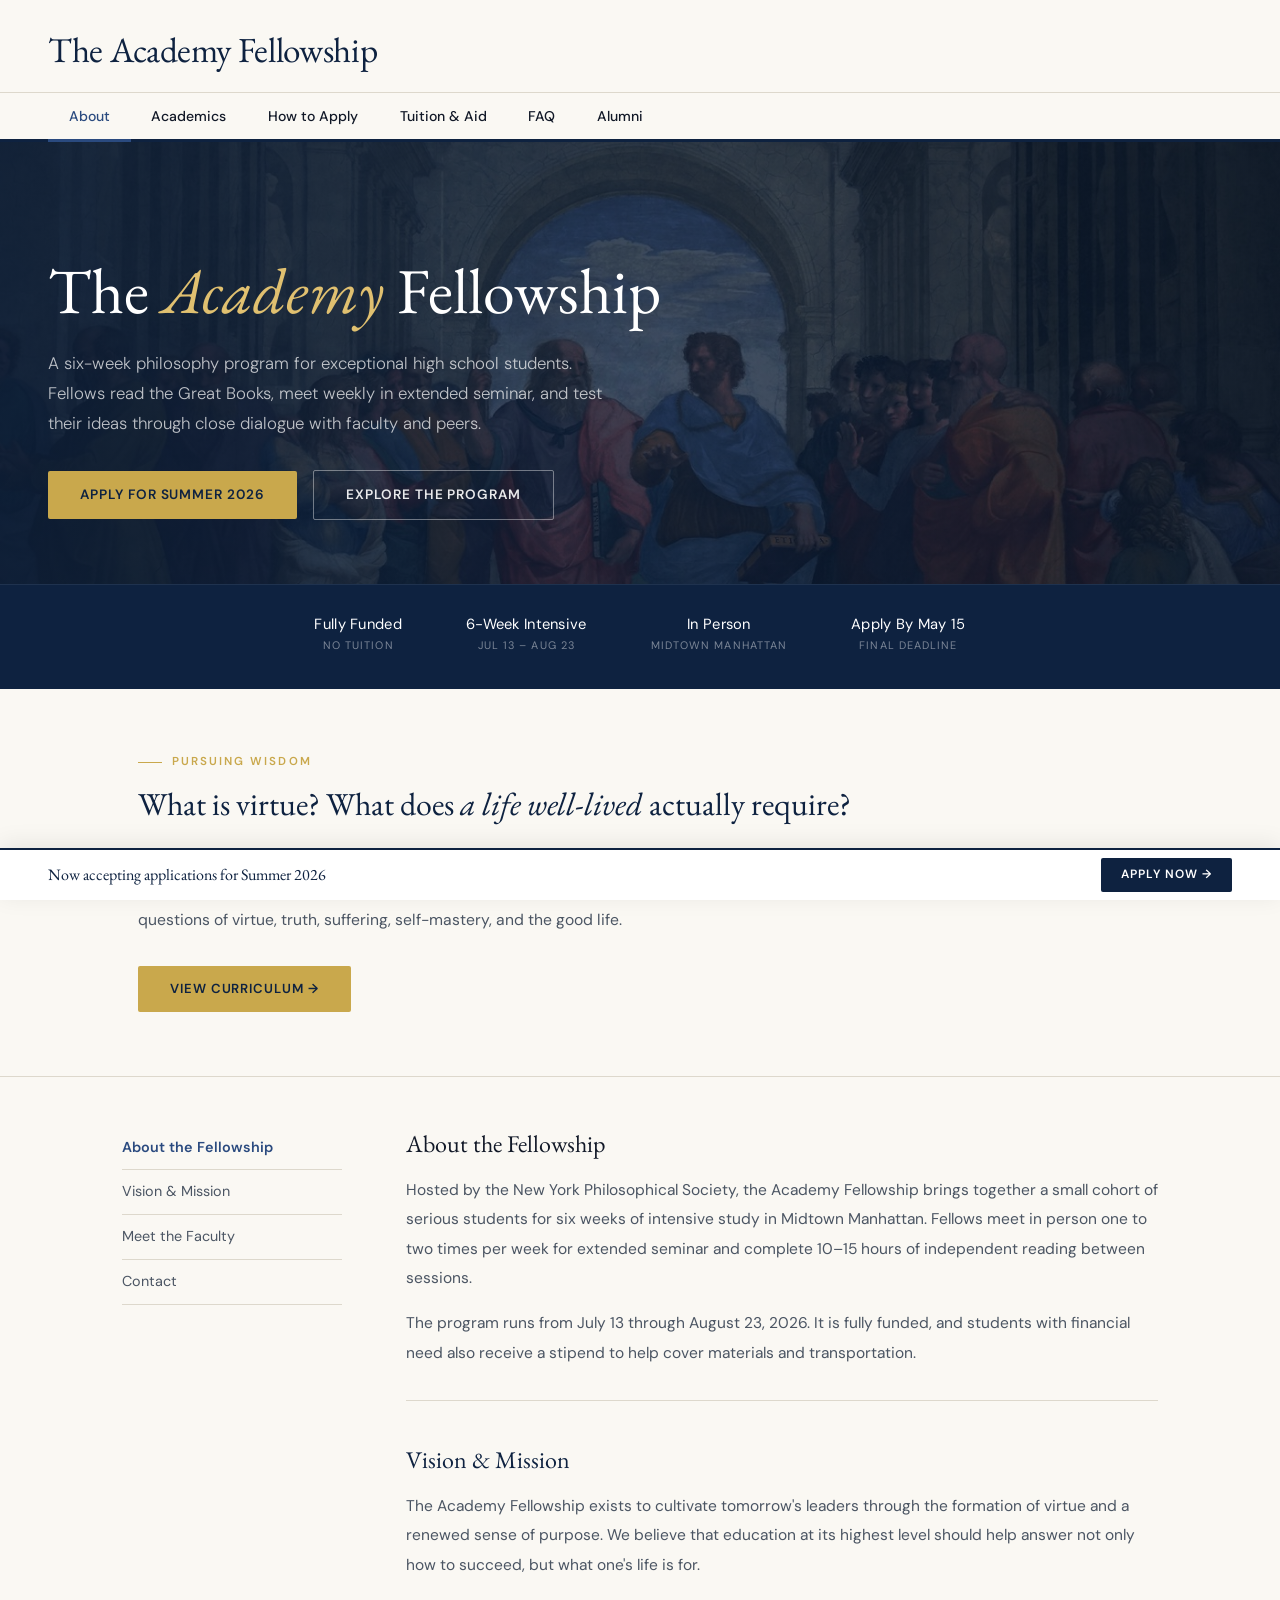
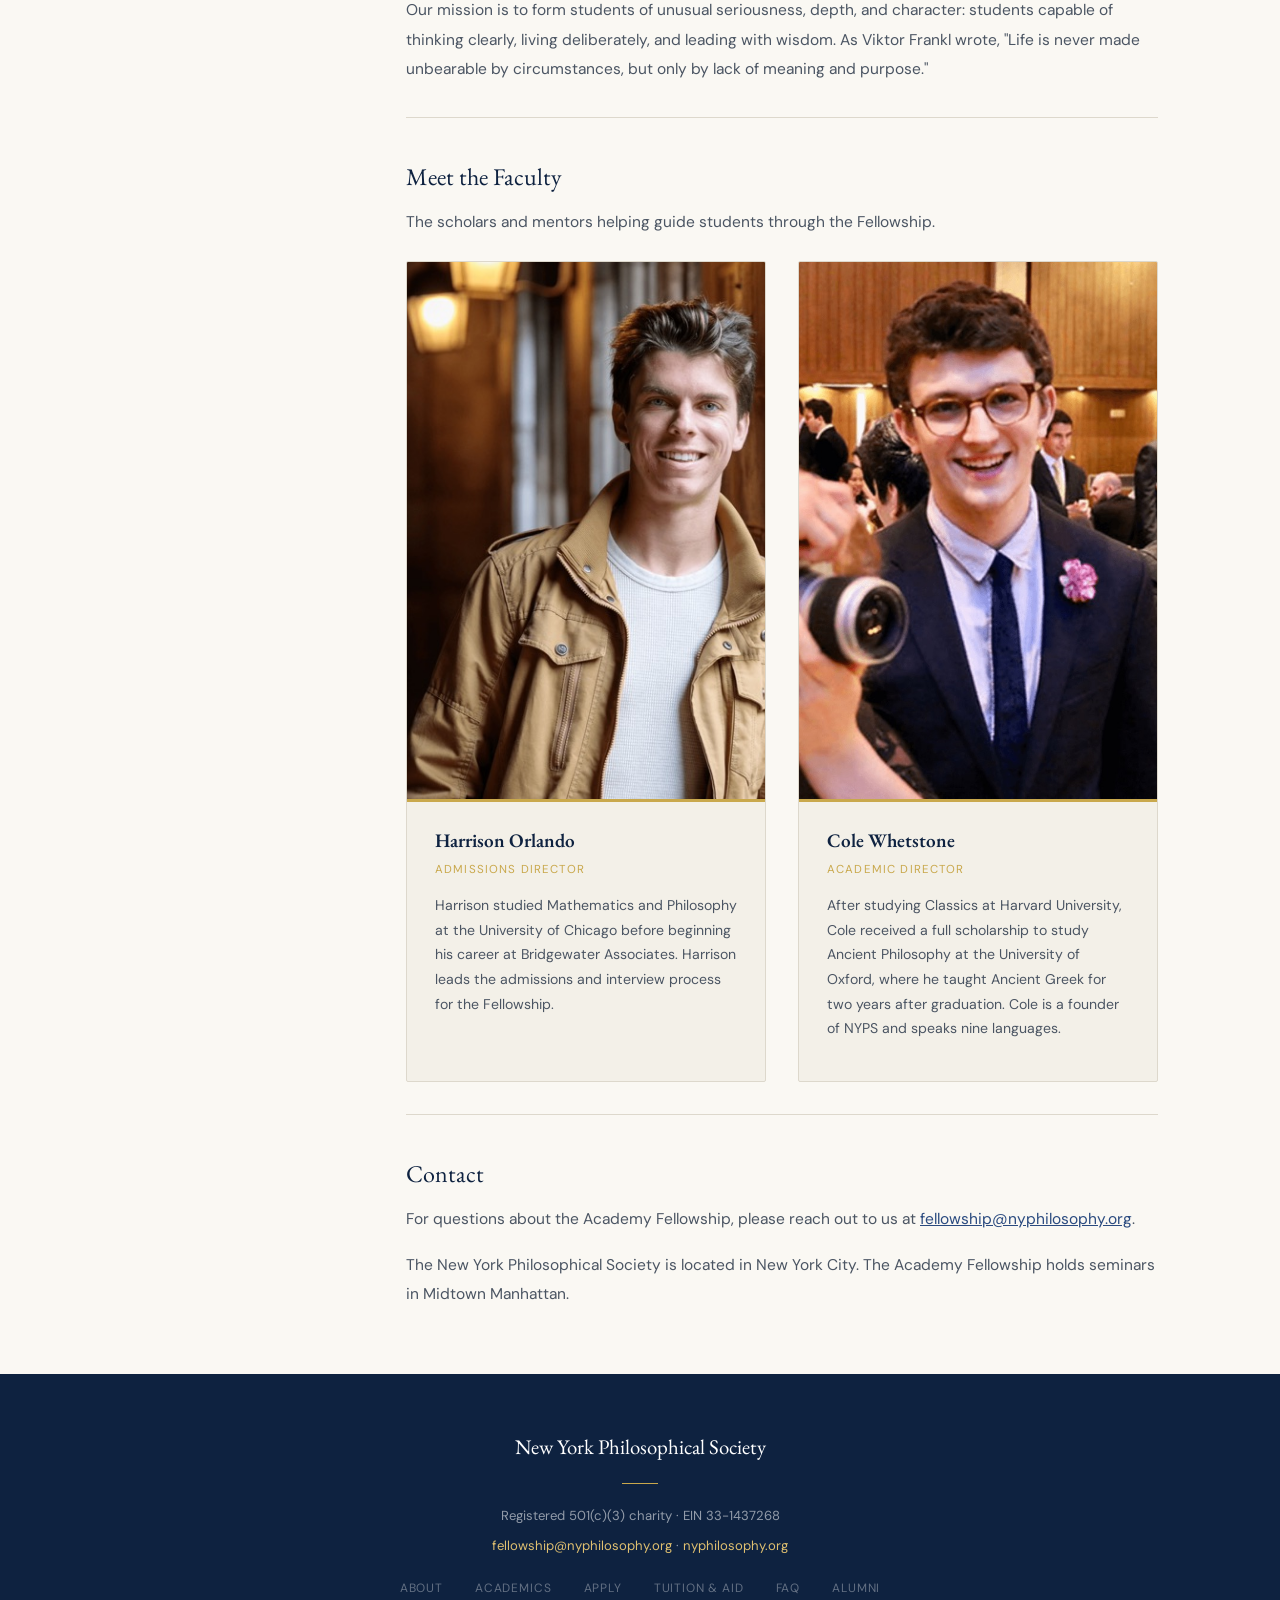
==== index.html @ 794f6fcf "Match About the Fellowship heading size to Vision & Mission Co-Authored-By: Claude Sonnet 4.6 <norep" ====
<!DOCTYPE html>
<html lang="en">
<head>
  <meta charset="UTF-8" />
  <meta name="viewport" content="width=device-width, initial-scale=1.0" />
  <title>The Academy Fellowship | New York Philosophical Society</title>
  <meta name="description" content="A fully funded six-week philosophy program for exceptional high school students in Midtown Manhattan. Fellows read the Great Books and meet weekly in extended seminar. Summer 2026." />
  <meta name="keywords" content="philosophy program high school, summer philosophy fellowship, New York Philosophical Society, great books program, humanities summer program NYC" />
  <meta name="robots" content="index, follow" />
  <link rel="canonical" href="https://fellowship.nyphilosophy.org" />
  <meta property="og:title" content="The Academy Fellowship | New York Philosophical Society" />
  <meta property="og:description" content="A fully funded six-week philosophy program for exceptional high school students in Midtown Manhattan. Fellows read the Great Books and meet weekly in extended seminar. Summer 2026." />
  <meta property="og:image" content="https://fellowship.nyphilosophy.org/schoolathens2.jpg" />
  <meta property="og:url" content="https://fellowship.nyphilosophy.org" />
  <meta property="og:type" content="website" />
  <meta property="og:site_name" content="The Academy Fellowship" />
  <meta name="twitter:card" content="summary_large_image" />
  <meta name="twitter:title" content="The Academy Fellowship | New York Philosophical Society" />
  <meta name="twitter:description" content="A fully funded six-week philosophy program for exceptional high school students in Midtown Manhattan. Summer 2026." />
  <meta name="twitter:image" content="https://fellowship.nyphilosophy.org/schoolathens2.jpg" />
  <script type="application/ld+json">
  {
    "@context": "https://schema.org",
    "@type": "EducationEvent",
    "name": "The Academy Fellowship — Summer 2026",
    "description": "A fully funded six-week philosophy program for exceptional high school students hosted by the New York Philosophical Society.",
    "url": "https://fellowship.nyphilosophy.org",
    "startDate": "2026-07-13",
    "endDate": "2026-08-23",
    "eventStatus": "https://schema.org/EventScheduled",
    "eventAttendanceMode": "https://schema.org/OfflineEventAttendanceMode",
    "location": {
      "@type": "Place",
      "name": "Midtown Manhattan",
      "address": {
        "@type": "PostalAddress",
        "addressLocality": "New York",
        "addressRegion": "NY",
        "addressCountry": "US"
      }
    },
    "organizer": {
      "@type": "Organization",
      "name": "New York Philosophical Society",
      "url": "https://www.nyphilosophy.org"
    },
    "isAccessibleForFree": true,
    "audience": {
      "@type": "Audience",
      "audienceType": "High school students"
    }
  }
  </script>
  <link rel="preconnect" href="https://fonts.googleapis.com" />
  <link rel="preconnect" href="https://fonts.gstatic.com" crossorigin />
  <link href="https://fonts.googleapis.com/css2?family=EB+Garamond:ital,wght@0,400;0,500;0,600;1,400;1,500&family=Source+Serif+4:ital,wght@0,300;0,400;0,600;1,300;1,400&family=DM+Sans:wght@300;400;500;600&display=swap" rel="stylesheet" />

  <style>
    *, *::before, *::after { box-sizing: border-box; margin: 0; padding: 0; }

    :root {
      --navy:      #0e2240;
      --navy-mid:  #1a3560;
      --navy-lt:   #2a4a7f;
      --gold:      #c9a84c;
      --gold-lt:   #e0c070;
      --cream:     #faf8f3;
      --warm:      #f3f0e8;
      --ink:       #111827;
      --slate:     #4b5563;
      --muted:     #9ca3af;
      --border:    #ddd8cc;
      --serif:     'EB Garamond', Georgia, serif;
      --serif2:    'Source Serif 4', Georgia, serif;
      --sans:      'DM Sans', system-ui, sans-serif;
    }

    html { scroll-behavior: smooth; font-size: 16px; }
    body { font-family: var(--sans); background: var(--cream); color: var(--ink); line-height: 1.6; overflow-x: hidden; }

    a { color: inherit; text-decoration: none; }
    img { max-width: 100%; display: block; }

    .page { display: none; }
    .page.active { display: block; }

    .site-header { background: var(--cream); border-bottom: 3px solid var(--navy); }
    .header-top { padding: 1.4rem 3rem 0.8rem; display: flex; align-items: flex-end; gap: 1rem; }
    .site-title { font-family: var(--serif); font-size: 2.2rem; font-weight: 400; color: var(--navy); letter-spacing: -0.01em; cursor: pointer; }
    .site-title:hover { color: var(--navy-lt); }

    .primary-nav { background: var(--cream); border-top: 1px solid var(--border); }
    .primary-nav ul { display: flex; list-style: none; padding: 0 3rem; gap: 0; }
    .primary-nav > ul > li { position: relative; }
    .primary-nav > ul > li > a,
    .primary-nav > ul > li > span {
      display: block; padding: 0.75rem 1.3rem; font-family: var(--sans); font-size: 0.88rem; font-weight: 500;
      color: var(--ink); cursor: pointer; transition: color 0.15s; border-bottom: 3px solid transparent; margin-bottom: -3px;
    }
    .primary-nav > ul > li > a:hover,
    .primary-nav > ul > li > span:hover,
    .primary-nav > ul > li.active > a,
    .primary-nav > ul > li.active > span { color: var(--navy-lt); border-bottom-color: var(--navy-lt); }

    .dropdown {
      display: none; position: absolute; top: 100%; left: 0; z-index: 200;
      background: var(--navy); min-width: 200px; padding: 1.5rem 0;
      box-shadow: 0 8px 30px rgba(0,0,0,0.2);
    }
    .primary-nav > ul > li:hover .dropdown { display: block; }
    .dropdown a {
      display: block; padding: 0.55rem 1.5rem; font-family: var(--sans); font-size: 0.85rem;
      color: rgba(255,255,255,0.8); border-bottom: 1px solid rgba(255,255,255,0.07);
      transition: color 0.15s, background 0.15s; cursor: pointer;
    }
    .dropdown a:hover { color: var(--gold-lt); background: rgba(255,255,255,0.05); }

    .nav-apply-btn { margin-left: auto; display: flex; align-items: center; padding: 0 3rem 0 0; }
    .nav-apply-btn a {
      background: var(--navy); color: #fff !important; padding: 0.4rem 1.1rem;
      font-size: 0.8rem; font-weight: 600; letter-spacing: 0.06em; border-radius: 2px; transition: background 0.2s; cursor: pointer;
    }
    .nav-apply-btn a:hover { background: var(--navy-lt); }

    .inner-layout { display: grid; grid-template-columns: 220px 1fr; max-width: 1100px; margin: 0 auto; padding: 3rem 2rem; gap: 4rem; align-items: start; }
    .sidebar-nav { position: sticky; top: 20px; }
    .sidebar-nav a { display: block; font-family: var(--sans); font-size: 0.9rem; color: var(--slate); padding: 0.65rem 0; border-bottom: 1px solid var(--border); cursor: pointer; transition: color 0.15s; }
    .sidebar-nav a:hover { color: var(--navy); }
    .sidebar-nav a.active { color: var(--navy-lt); font-weight: 600; }

    .page-hero { width: 100%; height: 340px; background: linear-gradient(to right, rgba(14,34,64,0.82) 0%, rgba(14,34,64,0.62) 100%), url('schoolathens2.jpg') center 45% / cover var(--navy); position: relative; overflow: hidden; display: flex; align-items: flex-end; }
    .page-hero-placeholder { display: none; }
    .page-hero-content { position: relative; z-index: 2; padding: 2rem 3rem; }

    #home .home-hero { background: linear-gradient(to right, rgba(14,34,64,0.75) 0%, rgba(14,34,64,0.52) 100%), url('schoolathens2.jpg') center 45% / cover var(--navy); padding: 7rem 3rem 4rem; position: relative; overflow: hidden; }
    #home .home-hero::before { content: ''; }
    #home .home-hero-inner { max-width: 800px; position: relative; z-index: 1; }
    #home .eyebrow { font-family: var(--sans); font-size: 0.72rem; font-weight: 600; letter-spacing: 0.2em; text-transform: uppercase; color: var(--gold); margin-bottom: 1.25rem; display: flex; align-items: center; gap: 0.6rem; }
    #home .eyebrow::before { content: ''; width: 28px; height: 1px; background: var(--gold); }
    #home h1 { font-family: var(--serif); font-size: clamp(2.6rem, 5vw, 4rem); font-weight: 400; color: #fff; line-height: 1.15; margin-bottom: 1.25rem; }
    #home h1 em { font-style: italic; color: var(--gold-lt); }
    #home .home-hero p { font-size: 1.05rem; color: rgba(255,255,255,0.72); max-width: 580px; line-height: 1.8; font-weight: 300; margin-bottom: 2rem; }

    .btn { display: inline-block; padding: 0.8rem 2rem; font-family: var(--sans); font-size: 0.85rem; font-weight: 600; letter-spacing: 0.07em; text-transform: uppercase; border-radius: 2px; cursor: pointer; transition: all 0.2s; }
    .btn-gold { background: var(--gold); color: var(--navy); }
    .btn-gold:hover { background: var(--gold-lt); }
    .btn-outline-white { border: 1px solid rgba(255,255,255,0.4); color: rgba(255,255,255,0.9); margin-left: 0.75rem; }
    .btn-outline-white:hover { border-color: var(--gold); color: var(--gold-lt); }

    .home-info-strip { background: var(--navy); display: flex; justify-content: center; gap: 4rem; flex-wrap: wrap; padding: 2rem 3rem; border-top: 1px solid rgba(255,255,255,0.07); }
    .info-pill { text-align: center; }
    .info-pill .val { font-family: var(--sans); font-size: 0.92rem; font-weight: 400; color: #fff; display: block; line-height: 1; letter-spacing: 0.02em; }
    .info-pill .key { font-size: 0.68rem; letter-spacing: 0.1em; text-transform: uppercase; color: rgba(255,255,255,0.45); margin-top: 0.35rem; font-weight: 400; }

    .home-body { max-width: 1100px; margin: 0 auto; padding: 4rem 3rem; }
    .home-grid { display: grid; grid-template-columns: 1.2fr 1fr; gap: 5rem; align-items: start; margin-top: 3rem; }
    .home-body h2 { font-family: var(--serif); font-size: 2rem; font-weight: 400; color: var(--navy); }
    .home-body h2 em { font-style: italic; }
    .home-body p { color: var(--slate); font-size: 0.98rem; line-height: 1.85; margin-top: 1rem; }

    .pull-quote { background: var(--navy); padding: 2.5rem; border-radius: 2px; position: relative; overflow: hidden; }
    .pull-quote::before { content: '\201C'; font-family: var(--serif); font-size: 7rem; color: rgba(201,168,76,0.15); position: absolute; top: -0.5rem; left: 0.75rem; line-height: 1; }
    .pull-quote blockquote { font-family: var(--serif); font-size: 1.15rem; font-style: italic; color: rgba(255,255,255,0.9); line-height: 1.65; position: relative; z-index: 1; }
    .pull-quote cite { display: block; margin-top: 1rem; font-family: var(--sans); font-size: 0.75rem; font-style: normal; color: var(--gold-lt); letter-spacing: 0.08em; text-transform: uppercase; }

    .content-body { max-width: 760px; }
    .content-body h1 { font-family: var(--serif); font-size: 2.4rem; font-weight: 400; color: var(--navy); margin-bottom: 1.25rem; }
    .content-body h2 { font-family: var(--serif); font-size: 1.5rem; font-weight: 400; color: var(--navy); margin: 2.5rem 0 0.75rem; }
    .content-body p { color: var(--slate); font-size: 0.97rem; line-height: 1.9; margin-bottom: 1rem; }
    .content-body hr { border: none; border-top: 1px solid var(--border); margin: 2rem 0; }

    .faculty-grid { display: grid; grid-template-columns: 1fr 1fr; gap: 2rem; margin-top: 1.5rem; }
    .faculty-card { background: var(--warm); border-radius: 2px; overflow: hidden; border: 1px solid var(--border); }
    .faculty-card-photo { width: 100%; aspect-ratio: 2/3; overflow: hidden; background: var(--navy); position: relative; }
    .faculty-card-photo img { width: 100%; height: 100%; object-fit: cover; object-position: center top; display: block; }
    .faculty-card-photo img.harrison-photo { object-position: center 34%; transform: scale(1.6); transform-origin: center 70%; }
    .faculty-card-placeholder { width: 100%; height: 100%; display: flex; align-items: center; justify-content: center; background: linear-gradient(160deg, var(--navy) 0%, var(--navy-mid) 100%); font-family: var(--serif); font-size: 3.5rem; color: rgba(201,168,76,0.25); letter-spacing: 0.05em; }
    .faculty-card-body { padding: 1.5rem 1.75rem; border-top: 3px solid var(--gold); }
    .faculty-card .fc-name { font-family: var(--serif); font-size: 1.2rem; font-weight: 600; color: var(--navy); }
    .faculty-card .fc-role { font-size: 0.72rem; letter-spacing: 0.1em; text-transform: uppercase; color: var(--gold); margin: 0.25rem 0 0.85rem; }
    .faculty-card p { font-size: 0.88rem; color: var(--slate); line-height: 1.75; }

    .reading-list { list-style: none; margin-top: 1rem; }
    .reading-list li { padding: 0.75rem 0; border-bottom: 1px solid var(--border); font-family: var(--serif); font-size: 1rem; color: var(--ink); display: flex; gap: 1rem; align-items: baseline; }
    .reading-list li::before { content: '—'; color: var(--gold); flex-shrink: 0; }
    .reading-list .author { font-size: 0.82rem; color: var(--muted); margin-top: 0.15rem; display: block; }

    .deadline-table { width: 100%; border-collapse: collapse; margin-top: 1.5rem; }
    .deadline-table th { font-family: var(--sans); font-size: 0.78rem; font-weight: 600; letter-spacing: 0.1em; text-transform: uppercase; background: var(--navy); color: rgba(255,255,255,0.85); padding: 0.75rem 1rem; text-align: left; }
    .deadline-table td { padding: 0.85rem 1rem; font-size: 0.93rem; color: var(--slate); border-bottom: 1px solid var(--border); }
    .deadline-table tr:last-child td { border-bottom: none; }
    .deadline-table td strong { color: var(--ink); }

    .req-table { width: 100%; border-collapse: collapse; margin-top: 1.5rem; }
    .req-table td { padding: 1rem; font-size: 0.93rem; border-bottom: 1px solid var(--border); vertical-align: top; }
    .req-table td:first-child { font-weight: 600; color: var(--navy); width: 160px; white-space: nowrap; }
    .req-table td:last-child { color: var(--slate); line-height: 1.75; }

    .apply-cta-box { background: var(--navy); color: #fff; padding: 2.5rem 2rem; border-radius: 2px; margin-top: 2.5rem; }
    .apply-cta-box h3 { font-family: var(--serif); font-size: 1.5rem; color: var(--gold-lt); margin-bottom: 0.5rem; }
    .apply-cta-box p { font-size: 0.9rem; color: rgba(255,255,255,0.7); line-height: 1.8; margin-bottom: 1.5rem; }

    .aid-highlight { background: linear-gradient(135deg, var(--navy), var(--navy-mid)); color: #fff; padding: 2.5rem; border-radius: 2px; margin-bottom: 2rem; display: flex; align-items: center; gap: 2rem; }
    .aid-highlight .big-text { font-family: var(--serif); font-size: 4rem; color: var(--gold-lt); line-height: 1; flex-shrink: 0; }
    .aid-highlight p { font-size: 0.95rem; color: rgba(255,255,255,0.8); line-height: 1.75; }

    .accordion-item { border-bottom: 1px solid var(--border); }
    .accordion-q { font-family: var(--serif); font-size: 1.05rem; color: var(--navy); padding: 1.1rem 0; cursor: pointer; display: flex; justify-content: space-between; align-items: center; user-select: none; }
    .accordion-q .icon { font-size: 1.2rem; color: var(--gold); transition: transform 0.25s; }
    .accordion-q.open .icon { transform: rotate(45deg); }
    .accordion-a { display: none; padding: 0 0 1.25rem; font-size: 0.93rem; color: var(--slate); line-height: 1.85; }
    .accordion-a.open { display: block; }

    body { padding-bottom: 52px; }

    .sticky-apply-bar { position: fixed; bottom: 0; left: 0; right: 0; z-index: 500; background: #fff; border-top: 2px solid var(--navy); display: flex; align-items: center; justify-content: space-between; padding: 0 3rem; height: 52px; box-shadow: 0 -4px 24px rgba(0,0,0,0.08); }
    .sticky-apply-bar .bar-label { font-family: var(--serif); font-size: 1rem; color: var(--navy); }
    .sticky-apply-bar .bar-label small { display: block; font-family: var(--sans); font-size: 0.72rem; color: var(--slate); letter-spacing: 0.04em; margin-top: 0.1rem; }
    .sticky-apply-bar .bar-cta { background: var(--navy); color: #fff; padding: 0.45rem 1.25rem; font-family: var(--sans); font-size: 0.75rem; font-weight: 600; letter-spacing: 0.08em; text-transform: uppercase; border-radius: 2px; cursor: pointer; transition: background 0.2s; white-space: nowrap; }
    .sticky-apply-bar .bar-cta:hover { background: var(--navy-lt); }

    footer { background: var(--navy); color: rgba(255,255,255,0.55); padding: 3.5rem 3rem; text-align: center; }
    .footer-title { font-family: var(--serif); font-size: 1.3rem; color: #fff; margin-bottom: 0.25rem; display: block; }
    .footer-title span { color: #fff; }
    footer p { font-size: 0.82rem; line-height: 1.9; }
    footer a { color: var(--gold-lt); }
    .footer-sep { width: 36px; height: 1px; background: var(--gold); margin: 1.25rem auto; }
    .footer-links { display: flex; justify-content: center; gap: 2rem; flex-wrap: wrap; margin-top: 1.25rem; }
    .footer-links a { font-size: 0.75rem; letter-spacing: 0.07em; text-transform: uppercase; color: rgba(255,255,255,0.35); cursor: pointer; transition: color 0.2s; }
    .footer-links a:hover { color: var(--gold-lt); }

    @media (max-width: 800px) {
      .header-top { padding: 1rem 1.25rem 0.75rem; }
      .site-title { font-size: 1.5rem; }
      .primary-nav ul { padding: 0 0.5rem; overflow-x: auto; flex-wrap: nowrap; -webkit-overflow-scrolling: touch; }
      .primary-nav > ul > li > a,
      .primary-nav > ul > li > span { padding: 0.65rem 0.85rem; font-size: 0.8rem; white-space: nowrap; }
      .nav-apply-btn { padding-right: 0.75rem; }
      .inner-layout { grid-template-columns: 1fr; padding: 2rem 1.25rem; gap: 2rem; }
      .sidebar-nav { position: static; display: flex; gap: 1rem; flex-wrap: wrap; border-bottom: 1px solid var(--border); padding-bottom: 1rem; }
      .sidebar-nav a { border: none; padding: 0.3rem 0; }
      .home-grid { grid-template-columns: 1fr; gap: 2rem; }
      .faculty-grid { grid-template-columns: 1fr; }
      .faculty-card { display: block; }
      .faculty-card-photo { aspect-ratio: 4/3; height: auto; width: 100%; min-width: unset; }
      .faculty-card-body { padding: 1.25rem 1.5rem; }
      .faculty-card-photo img.harrison-photo { transform: none; object-position: center 34%; }
      #home .home-hero { padding: 3.5rem 1.25rem 3rem; }
      #home .home-hero .btn { display: block; width: fit-content; margin-left: 0; margin-top: 0.75rem; }
      .home-body { padding: 3rem 1.25rem; }
      .home-info-strip { gap: 2rem; padding: 2rem 1.5rem; }
      .page-hero { height: 220px; }
      .sticky-apply-bar { padding: 0 1.25rem; }
      .sticky-apply-bar .bar-label { font-size: 0.72rem; flex: 1; overflow: hidden; white-space: nowrap; text-overflow: ellipsis; }
      .deadline-table, .req-table { display: block; overflow-x: auto; -webkit-overflow-scrolling: touch; }
      .aid-highlight { flex-direction: column; gap: 1rem; padding: 1.75rem; }
      .content-body { max-width: 100%; }
    }
  </style>
</head>
<body>

<header class="site-header">
  <div class="header-top">
    <div class="site-title" onclick="showPage('home')">The Academy Fellowship</div>
  </div>
  <nav class="primary-nav">
    <ul>
      <li id="nav-about" class="active">
        <span onclick="showPage('home')">About</span>
        <div class="dropdown">
          <a onclick="showPage('home', 'sec-about')">About the Fellowship</a>
          <a onclick="showPage('home', 'sec-mission')">Vision &amp; Mission</a>
          <a onclick="showPage('home', 'sec-team')">Meet the Faculty</a>
          <a onclick="showPage('home', 'sec-contact')">Contact</a>
        </div>
      </li>
      <li id="nav-academics">
        <span onclick="showPage('academics')">Academics</span>
        <div class="dropdown">
          <a onclick="showPage('academics', 'sec-program')">Our Program</a>
          <a onclick="showPage('academics', 'sec-curriculum')">Core Curriculum</a>
          <a onclick="showPage('academics', 'sec-seminar')">Seminar Structure</a>
        </div>
      </li>
      <li id="nav-apply">
        <span onclick="showPage('apply')">How to Apply</span>
        <div class="dropdown">
          <a onclick="showPage('apply', 'sec-how')">How to Apply</a>
          <a onclick="showPage('apply', 'sec-deadlines')">Deadlines</a>
          <a onclick="showPage('apply', 'sec-eligibility')">Eligibility</a>
          <a onclick="showPage('apply', 'sec-components')">Required Components</a>
          <a onclick="showPage('apply', 'sec-admissions-q')">Admissions Questions</a>
        </div>
      </li>
      <li id="nav-tuition">
        <span onclick="showPage('tuition')">Tuition &amp; Aid</span>
        <div class="dropdown">
          <a onclick="showPage('tuition', 'sec-tuition')">Tuition</a>
          <a onclick="showPage('tuition', 'sec-aid')">Need-Based Financial Aid</a>
          <a onclick="showPage('tuition', 'sec-stipend')">Transportation Stipend</a>
        </div>
      </li>
      <li id="nav-faq"><span onclick="showPage('faq')">FAQ</span></li>
      <li id="nav-alumni"><span onclick="showPage('alumni')">Alumni</span></li>
    </ul>
  </nav>
</header>

<!-- HOME -->
<div id="home" class="page active">
  <div class="home-hero">
    <div class="home-hero-inner">
      <h1>The <em>Academy</em> Fellowship</h1>
      <p>A six-week philosophy program for exceptional high school students. Fellows read the Great Books, meet weekly in extended seminar, and test their ideas through close dialogue with faculty and peers.</p>
      <span class="btn btn-gold" onclick="showPage('apply')">Apply for Summer 2026</span>
      <span class="btn btn-outline-white" onclick="showPage('academics')">Explore the Program</span>
    </div>
  </div>
  <div class="home-info-strip">
    <div class="info-pill"><span class="val">Fully Funded</span><span class="key">No Tuition</span></div>
    <div class="info-pill"><span class="val">6-Week Intensive</span><span class="key">Jul 13 – Aug 23</span></div>
    <div class="info-pill"><span class="val">In Person</span><span class="key">Midtown Manhattan</span></div>
    <div class="info-pill"><span class="val">Apply By May 15</span><span class="key">Final Deadline</span></div>
  </div>
  <div class="home-body">
    <div style="margin-bottom:0.5rem;font-family:var(--sans);font-size:0.72rem;font-weight:600;letter-spacing:0.18em;text-transform:uppercase;color:var(--gold);display:flex;align-items:center;gap:0.6rem;">
      <span style="width:24px;height:1px;background:var(--gold);display:inline-block;"></span>Pursuing Wisdom
    </div>
    <h2>What is virtue? What does <em>a life well-lived</em> actually require?</h2>
    <div style="max-width:680px;">
      <p>The Academy Fellowship is an intellectual community centered on the close study of the great wisdom traditions of the ancient world. Over six weeks, fellows examine enduring questions of virtue, truth, suffering, self-mastery, and the good life.</p>
      <div style="margin-top:2rem;">
        <span class="btn btn-gold" onclick="showPage('academics')" style="font-size:0.82rem;">View Curriculum →</span>
      </div>
    </div>
  </div>
  <div style="border-top: 1px solid var(--border);"></div>
  <div class="inner-layout">
    <nav class="sidebar-nav">
      <a class="active" onclick="scrollToId('sec-about')">About the Fellowship</a>
      <a onclick="scrollToId('sec-mission')">Vision &amp; Mission</a>
      <a onclick="scrollToId('sec-team')">Meet the Faculty</a>
      <a onclick="scrollToId('sec-contact')">Contact</a>
    </nav>
    <div class="content-body">
      <div id="sec-about">
        <h2 style="color: var(--ink); margin-top: 0;">About the Fellowship</h2>
        <p>Hosted by the New York Philosophical Society, the Academy Fellowship brings together a small cohort of serious students for six weeks of intensive study in Midtown Manhattan. Fellows meet in person one to two times per week for extended seminar and complete 10–15 hours of independent reading between sessions.</p>
        <p>The program runs from July 13 through August 23, 2026. It is fully funded, and students with financial need also receive a stipend to help cover materials and transportation.</p>
        <hr />
      </div>
      <div id="sec-mission">
        <h2>Vision &amp; Mission</h2>
        <p>The Academy Fellowship exists to cultivate tomorrow's leaders through the formation of virtue and a renewed sense of purpose. We believe that education at its highest level should help answer not only how to succeed, but what one's life is for.</p>
        <p>Our mission is to form students of unusual seriousness, depth, and character: students capable of thinking clearly, living deliberately, and leading with wisdom. As Viktor Frankl wrote, "Life is never made unbearable by circumstances, but only by lack of meaning and purpose."</p>
        <hr />
      </div>
      <div id="sec-team">
        <h2>Meet the Faculty</h2>
        <p style="margin-top:0.25rem;margin-bottom:0;">The scholars and mentors helping guide students through the Fellowship.</p>
        <div class="faculty-grid">
          <div class="faculty-card">
            <div class="faculty-card-photo">
              <img src="harrison.jpg" alt="Harrison Orlando" class="harrison-photo" />
            </div>
            <div class="faculty-card-body">
              <div class="fc-name">Harrison Orlando</div>
              <div class="fc-role">Admissions Director</div>
              <p>Harrison studied Mathematics and Philosophy at the University of Chicago before beginning his career at Bridgewater Associates. Harrison leads the admissions and interview process for the Fellowship.</p>
            </div>
          </div>
          <div class="faculty-card">
            <div class="faculty-card-photo">
              <img src="cole.jpg" alt="Cole Whetstone" />
            </div>
            <div class="faculty-card-body">
              <div class="fc-name">Cole Whetstone</div>
              <div class="fc-role">Academic Director</div>
              <p>After studying Classics at Harvard University, Cole received a full scholarship to study Ancient Philosophy at the University of Oxford, where he taught Ancient Greek for two years after graduation. Cole is a founder of NYPS and speaks nine languages.</p>
            </div>
          </div>
        </div>
        <hr />
      </div>
      <div id="sec-contact">
        <h2>Contact</h2>
        <p>For questions about the Academy Fellowship, please reach out to us at <a href="mailto:fellowship@nyphilosophy.org" style="color:var(--navy-lt);text-decoration:underline;">fellowship@nyphilosophy.org</a>.</p>
        <p>The New York Philosophical Society is located in New York City. The Academy Fellowship holds seminars in Midtown Manhattan.</p>
      </div>
    </div>
  </div>
</div>

<!-- ACADEMICS -->
<div id="academics" class="page">
  <div class="page-hero">
    <div class="page-hero-placeholder"></div>
    <div class="page-hero-content">
      <div style="font-family:var(--sans);font-size:0.7rem;font-weight:600;letter-spacing:0.18em;text-transform:uppercase;color:var(--gold);margin-bottom:0.6rem;">Academics</div>
      <div style="font-family:var(--serif);font-size:2.2rem;color:#fff;font-weight:400;">Core Curriculum</div>
    </div>
  </div>
  <div class="inner-layout">
    <nav class="sidebar-nav">
      <a class="active" onclick="scrollToId('sec-program')">Our Program</a>
      <a onclick="scrollToId('sec-curriculum')">Core Reading</a>
      <a onclick="scrollToId('sec-seminar')">Seminar Structure</a>
    </nav>
    <div class="content-body">
      <div id="sec-program">
        <h1>Our Program</h1>
        <p>The Academy Fellowship emphasizes an open, rigorous, and collaborative approach to learning. The program is designed around the Socratic method: close reading, sustained dialogue, and the willingness to follow an argument wherever it leads.</p>

        <p>Each week, fellows complete substantial reading from the core curriculum independently, then gather for an extended seminar of two to three hours. Sessions are led by faculty but shaped by fellows — the best conversations arise from genuine disagreement.</p>
        <hr />
      </div>
      <div id="sec-curriculum">
        <h2>Core Reading</h2>
        <p>The curriculum spans the great philosophical traditions of the ancient world. Fellows read primary texts in their entirety — not excerpts or summaries.</p>
        <ul class="reading-list">
          <li><span>Nicomachean Ethics<span class="author">Aristotle</span></span></li>
          <li><span>The Proverbs of Solomon<span class="author">Hebrew Wisdom Literature</span></span></li>
          <li><span>Dao De Jing<span class="author">Laozi</span></span></li>
          <li><span>Republic, Book I<span class="author">Plato</span></span></li>
          <li><span>The Book of Job<span class="author">Hebrew Wisdom Literature</span></span></li>
          <li><span>The Analects<span class="author">Confucius</span></span></li>
          <li><span>Ecclesiastes<span class="author">Hebrew Wisdom Literature</span></span></li>
          <li><span>The Bhagavad Gita<span class="author">Hindu Scripture</span></span></li>
          <li><span>The Dhammapada<span class="author">Buddhist Canon</span></span></li>
        </ul>
        <hr />
      </div>
      <div id="sec-seminar">
        <h2>Seminar Structure</h2>
        <p>Fellows meet one to two times per week in Midtown Manhattan for extended seminars of two to three hours. Between sessions, fellows are expected to complete 10–15 hours of independent reading.</p>
        <p>Seminars are small by design — never more than 15 fellows at a time — to ensure that every voice is heard and every idea genuinely tested. Faculty do not lecture; they ask questions.</p>
        <p>The program concludes with a Capstone Dialogue in which each fellow presents and defends an original philosophical position before the full cohort and faculty panel.</p>
      </div>
    </div>
  </div>
</div>

<!-- APPLY -->
<div id="apply" class="page">
  <div class="page-hero">
    <div class="page-hero-placeholder"></div>
    <div class="page-hero-content">
      <div style="font-family:var(--sans);font-size:0.7rem;font-weight:600;letter-spacing:0.18em;text-transform:uppercase;color:var(--gold);margin-bottom:0.6rem;">How to Apply</div>
      <div style="font-family:var(--serif);font-size:2.2rem;color:#fff;font-weight:400;">Apply for Summer 2026</div>
    </div>
  </div>
  <div class="inner-layout">
    <nav class="sidebar-nav">
      <a class="active" onclick="scrollToId('sec-how')">How to Apply</a>
      <a onclick="scrollToId('sec-deadlines')">Deadlines</a>
      <a onclick="scrollToId('sec-eligibility')">Eligibility</a>
      <a onclick="scrollToId('sec-components')">Required Components</a>
      <a onclick="scrollToId('sec-admissions-q')">Admissions Questions</a>
    </nav>
    <div class="content-body">
      <div id="sec-how">
        <h1>How to Apply</h1>
        <p>Applications for the Summer 2026 Academy Fellowship are now open and close May 15, 2026. The application consists of two short essays, an official transcript, and a brief interview conducted by members of our admissions committee.</p>
        <p>We use a holistic review process. Academic achievement matters, but we are equally interested in how you think and what you care about. There is no ideal background or profile.</p>
        <div class="apply-cta-box">
          <h3>Applications Now Open</h3>
          <p>Applications are open through May 15, 2026. To apply, contact us at the address below and we will send you the application materials.</p>
          <span class="btn btn-gold" onclick="showPage('apply-form')">Apply Now →</span>
        </div>
        <hr />
      </div>
      <div id="sec-deadlines">
        <h2>Deadlines</h2>
        <table class="deadline-table">
          <tr><th>Milestone</th><th>Date</th></tr>
          <tr><td><strong>Applications Now Open</strong></td><td>March 15, 2026</td></tr>
          <tr><td><strong>Application Deadline</strong></td><td>May 15, 2026</td></tr>
          <tr><td><strong>Interviews</strong></td><td>Through Early June 2026</td></tr>
          <tr><td><strong>Decisions Released</strong></td><td>Rolling</td></tr>
          <tr><td><strong>Program Begins</strong></td><td>July 13, 2026</td></tr>
          <tr><td><strong>Program Ends</strong></td><td>August 23, 2026</td></tr>
        </table>
        <hr />
      </div>
      <div id="sec-eligibility">
        <h2>Eligibility</h2>
        <p>In order to apply to the Academy Fellowship, applicants must fulfill all of the following requirements:</p>
        <table class="req-table">
          <tr><td>Grade Level</td><td>Rising juniors, rising seniors, and incoming college freshmen</td></tr>
          <tr><td>Age</td><td>At least 16 years old by June 20, 2026 and may not turn 19 before July 31, 2026</td></tr>
          <tr><td>Location</td><td>Must be able to commute to Midtown Manhattan for weekly seminars</td></tr>
          <tr><td>Language</td><td>English fluency sufficient for extended Socratic seminar participation</td></tr>
          <tr><td>First-time</td><td>Priority given to first-time Academy Fellowship applicants</td></tr>
        </table>
        <hr />
      </div>
      <div id="sec-components">
        <h2>Required Components</h2>
        <p>All applicants must submit the following:</p>
        <ul class="reading-list">
          <li><span>Two short essays (prompts provided in application)</span></li>
          <li><span>Official high school transcript</span></li>
          <li><span>Brief interview with admissions committee (by invitation)</span></li>
        </ul>
        <p style="margin-top:1.25rem;font-size:0.88rem;color:var(--muted);">No letters of recommendation are required. No application fee.</p>
        <hr />
      </div>
      <div id="sec-admissions-q">
        <h2>Admissions Questions</h2>
        <p>For questions about the application process, eligibility, or financial aid, contact our Head of Admissions, Harrison Orlando, at <a href="mailto:fellowship@nyphilosophy.org" style="color:var(--navy-lt);text-decoration:underline;">fellowship@nyphilosophy.org</a>.</p>
      </div>
    </div>
  </div>
</div>

<!-- TUITION -->
<div id="tuition" class="page">
  <div class="page-hero">
    <div class="page-hero-placeholder"></div>
    <div class="page-hero-content">
      <div style="font-family:var(--sans);font-size:0.7rem;font-weight:600;letter-spacing:0.18em;text-transform:uppercase;color:var(--gold);margin-bottom:0.6rem;">Tuition &amp; Aid</div>
      <div style="font-family:var(--serif);font-size:2.2rem;color:#fff;font-weight:400;">Financial Information</div>
    </div>
  </div>
  <div class="inner-layout">
    <nav class="sidebar-nav">
      <a class="active" onclick="scrollToId('sec-tuition')">Tuition</a>
      <a onclick="scrollToId('sec-aid')">Need-Based Aid</a>
      <a onclick="scrollToId('sec-stipend')">Transportation Stipend</a>
    </nav>
    <div class="content-body">
      <div id="sec-tuition">
        <h1>Tuition &amp; Aid</h1>
        <div class="aid-highlight">
          <div class="big-text">$0</div>
          <p>The Academy Fellowship is entirely free of tuition. We believe cost should never be a barrier to the life of the mind. There are no program fees, no application fees, and no hidden costs.</p>
        </div>
        <hr />
      </div>
      <div id="sec-aid">
        <h2>Need-Based Financial Aid</h2>
        <p>Students with demonstrated financial need will receive a stipend to cover the cost of required course materials, including physical copies of texts on the reading list.</p>
        <p>Financial need is determined through a brief, confidential section of the application. There is no threshold — all applicants are encouraged to apply for aid if they have any financial need.</p>
        <hr />
      </div>
      <div id="sec-stipend">
        <h2>Transportation Stipend</h2>
        <p>Fellows who require financial assistance with transportation to and from weekly seminars in Midtown Manhattan are eligible to receive a transportation stipend for the duration of the program.</p>
        <p>To apply for the transportation stipend, indicate your need in the financial aid section of the application. Stipend amounts are determined on a case-by-case basis.</p>
        <p>For questions about financial aid or stipends, contact us at <a href="mailto:fellowship@nyphilosophy.org" style="color:var(--navy-lt);text-decoration:underline;">fellowship@nyphilosophy.org</a>.</p>
      </div>
    </div>
  </div>
</div>

<!-- FAQ -->
<div id="faq" class="page">
  <div class="page-hero">
    <div class="page-hero-placeholder"></div>
    <div class="page-hero-content">
      <div style="font-family:var(--sans);font-size:0.7rem;font-weight:600;letter-spacing:0.18em;text-transform:uppercase;color:var(--gold);margin-bottom:0.6rem;">FAQ</div>
      <div style="font-family:var(--serif);font-size:2.2rem;color:#fff;font-weight:400;">Frequently Asked Questions</div>
    </div>
  </div>
  <div class="inner-layout" style="grid-template-columns:1fr;max-width:760px;">
    <div class="content-body" style="max-width:100%;">
      <h1>Common Questions</h1>
      <div style="margin-top:2rem;">
        <div class="accordion-item">
          <div class="accordion-q" onclick="toggleAccordion(this)">What are you looking for in applicants?<span class="icon">+</span></div>
          <div class="accordion-a">We are looking for students who are genuinely curious, introspective, and willing to have their thinking challenged. Academic achievement matters, but we are equally interested in how you think and what you care about. There is no ideal background or profile.</div>
        </div>
        <div class="accordion-item">
          <div class="accordion-q" onclick="toggleAccordion(this)">Do I need prior philosophy experience?<span class="icon">+</span></div>
          <div class="accordion-a">No prior philosophy background is required or expected. Many of our strongest fellows have never taken a philosophy class. What matters is your willingness to read carefully and engage honestly.</div>
        </div>
        <div class="accordion-item">
          <div class="accordion-q" onclick="toggleAccordion(this)">How do I apply?<span class="icon">+</span></div>
          <div class="accordion-a">Applications are now open and close May 15, 2026. The application consists of two short essays, an official transcript, and a brief interview conducted by members of our admissions committee. There is no application fee.</div>
        </div>
        <div class="accordion-item">
          <div class="accordion-q" onclick="toggleAccordion(this)">Who is eligible?<span class="icon">+</span></div>
          <div class="accordion-a">The Academy Fellowship is open to rising juniors, rising seniors, and incoming college freshmen. Applicants must be at least 16 years old by June 20, 2026 and may not turn 19 before July 31, 2026.</div>
        </div>
        <div class="accordion-item">
          <div class="accordion-q" onclick="toggleAccordion(this)">What does it cost?<span class="icon">+</span></div>
          <div class="accordion-a">The program is entirely free of charge. Students with financial need will receive a stipend to cover materials and transportation.</div>
        </div>
        <div class="accordion-item">
          <div class="accordion-q" onclick="toggleAccordion(this)">How often do we meet in person?<span class="icon">+</span></div>
          <div class="accordion-a">Fellows meet 1–2 times per week in person for extended seminar in Midtown Manhattan and are expected to complete 10–15 hours of independent reading to prepare for each session.</div>
        </div>
        <div class="accordion-item">
          <div class="accordion-q" onclick="toggleAccordion(this)">Is the program residential?<span class="icon">+</span></div>
          <div class="accordion-a">The program is a day program. Fellows commute to Midtown Manhattan for weekly seminars. Transportation stipends are available for those with demonstrated financial need.</div>
        </div>
        <div class="accordion-item">
          <div class="accordion-q" onclick="toggleAccordion(this)">Are grades or college credit offered?<span class="icon">+</span></div>
          <div class="accordion-a">No grades are assigned and no college credit is offered. Fellows receive a certificate of completion from the New York Philosophical Society at the end of the program.</div>
        </div>
      </div>
    </div>
  </div>
</div>

<!-- ALUMNI -->
<div id="alumni" class="page">
  <div class="page-hero">
    <div class="page-hero-placeholder"></div>
    <div class="page-hero-content">
      <div style="font-family:var(--sans);font-size:0.7rem;font-weight:600;letter-spacing:0.18em;text-transform:uppercase;color:var(--gold);margin-bottom:0.6rem;">Alumni</div>
      <div style="font-family:var(--serif);font-size:2.2rem;color:#fff;font-weight:400;">Fellowship Alumni</div>
    </div>
  </div>
  <div class="inner-layout" style="grid-template-columns:1fr;max-width:760px;">
    <div class="content-body" style="max-width:100%;">
      <h1>Alumni</h1>
      <p>The Academy Fellowship is in its inaugural year in Summer 2026. Alumni resources and the alumni network will be built in the years that follow.</p>
      <p>If you are a past participant in NYPS programming and would like to be involved in the Fellowship as a mentor or guest speaker, please contact us at <a href="mailto:fellowship@nyphilosophy.org" style="color:var(--navy-lt);text-decoration:underline;">fellowship@nyphilosophy.org</a>.</p>
    </div>
  </div>
</div>

<!-- APPLICATION FORM PAGE (not in nav) -->
<div id="apply-form" class="page">
  <div class="page-hero">
    <div class="page-hero-placeholder"></div>
    <div class="page-hero-content">
      <div style="font-family:var(--sans);font-size:0.7rem;font-weight:600;letter-spacing:0.18em;text-transform:uppercase;color:var(--gold);margin-bottom:0.6rem;">Apply</div>
      <div style="font-family:var(--serif);font-size:2.2rem;color:#fff;font-weight:400;">Summer 2026 Application</div>
    </div>
  </div>
  <div style="max-width:860px;margin:0 auto;padding:3rem 2rem;">
    <iframe class="airtable-embed" src="https://airtable.com/embed/appDR6SzNSPp5JGEj/pagU9Byjpnxd5Bz6j/form" frameborder="0" onmousewheel="" width="100%" height="533" style="background: transparent; border: 1px solid #ccc;"></iframe>
  </div>
</div>

<!-- STICKY APPLY BAR -->
<div class="sticky-apply-bar">
  <div class="bar-label">Now accepting applications for Summer 2026</div>
  <span class="bar-cta" onclick="showPage('apply-form')">Apply Now →</span>
</div>

<!-- FOOTER -->
<footer>
  <a href="https://www.nyphilosophy.org" class="footer-title">New York <span>Philosophical Society</span></a>
  <div class="footer-sep"></div>
  <p>Registered 501(c)(3) charity · EIN 33-1437268</p>
  <p style="margin-top:0.3rem;"><a href="mailto:fellowship@nyphilosophy.org">fellowship@nyphilosophy.org</a> · <a href="https://www.nyphilosophy.org">nyphilosophy.org</a></p>
  <div class="footer-links">
    <a onclick="showPage('home')">About</a>
    <a onclick="showPage('academics')">Academics</a>
    <a onclick="showPage('apply')">Apply</a>
    <a onclick="showPage('tuition')">Tuition &amp; Aid</a>
    <a onclick="showPage('faq')">FAQ</a>
    <a onclick="showPage('alumni')">Alumni</a>
  </div>
</footer>

<script>
  function showPage(id, sectionId) {
    document.querySelectorAll('.page').forEach(p => p.classList.remove('active'));
    document.getElementById(id).classList.add('active');
    document.querySelectorAll('.primary-nav > ul > li').forEach(li => li.classList.remove('active'));
    const navId = id === 'home' ? 'about' : id;
    const navEl = document.getElementById('nav-' + navId);
    if (navEl) navEl.classList.add('active');
    if (sectionId) {
      window.scrollTo({ top: 0 });
      requestAnimationFrame(() => requestAnimationFrame(() => scrollToId(sectionId)));
    } else {
      window.scrollTo({ top: 0, behavior: 'smooth' });
    }
  }

  function scrollToId(id) {
    const el = document.getElementById(id);
    if (el) el.scrollIntoView({ behavior: 'smooth', block: 'start' });
  }

  function toggleAccordion(el) {
    el.classList.toggle('open');
    el.nextElementSibling.classList.toggle('open');
  }
</script>
</body>
</html>
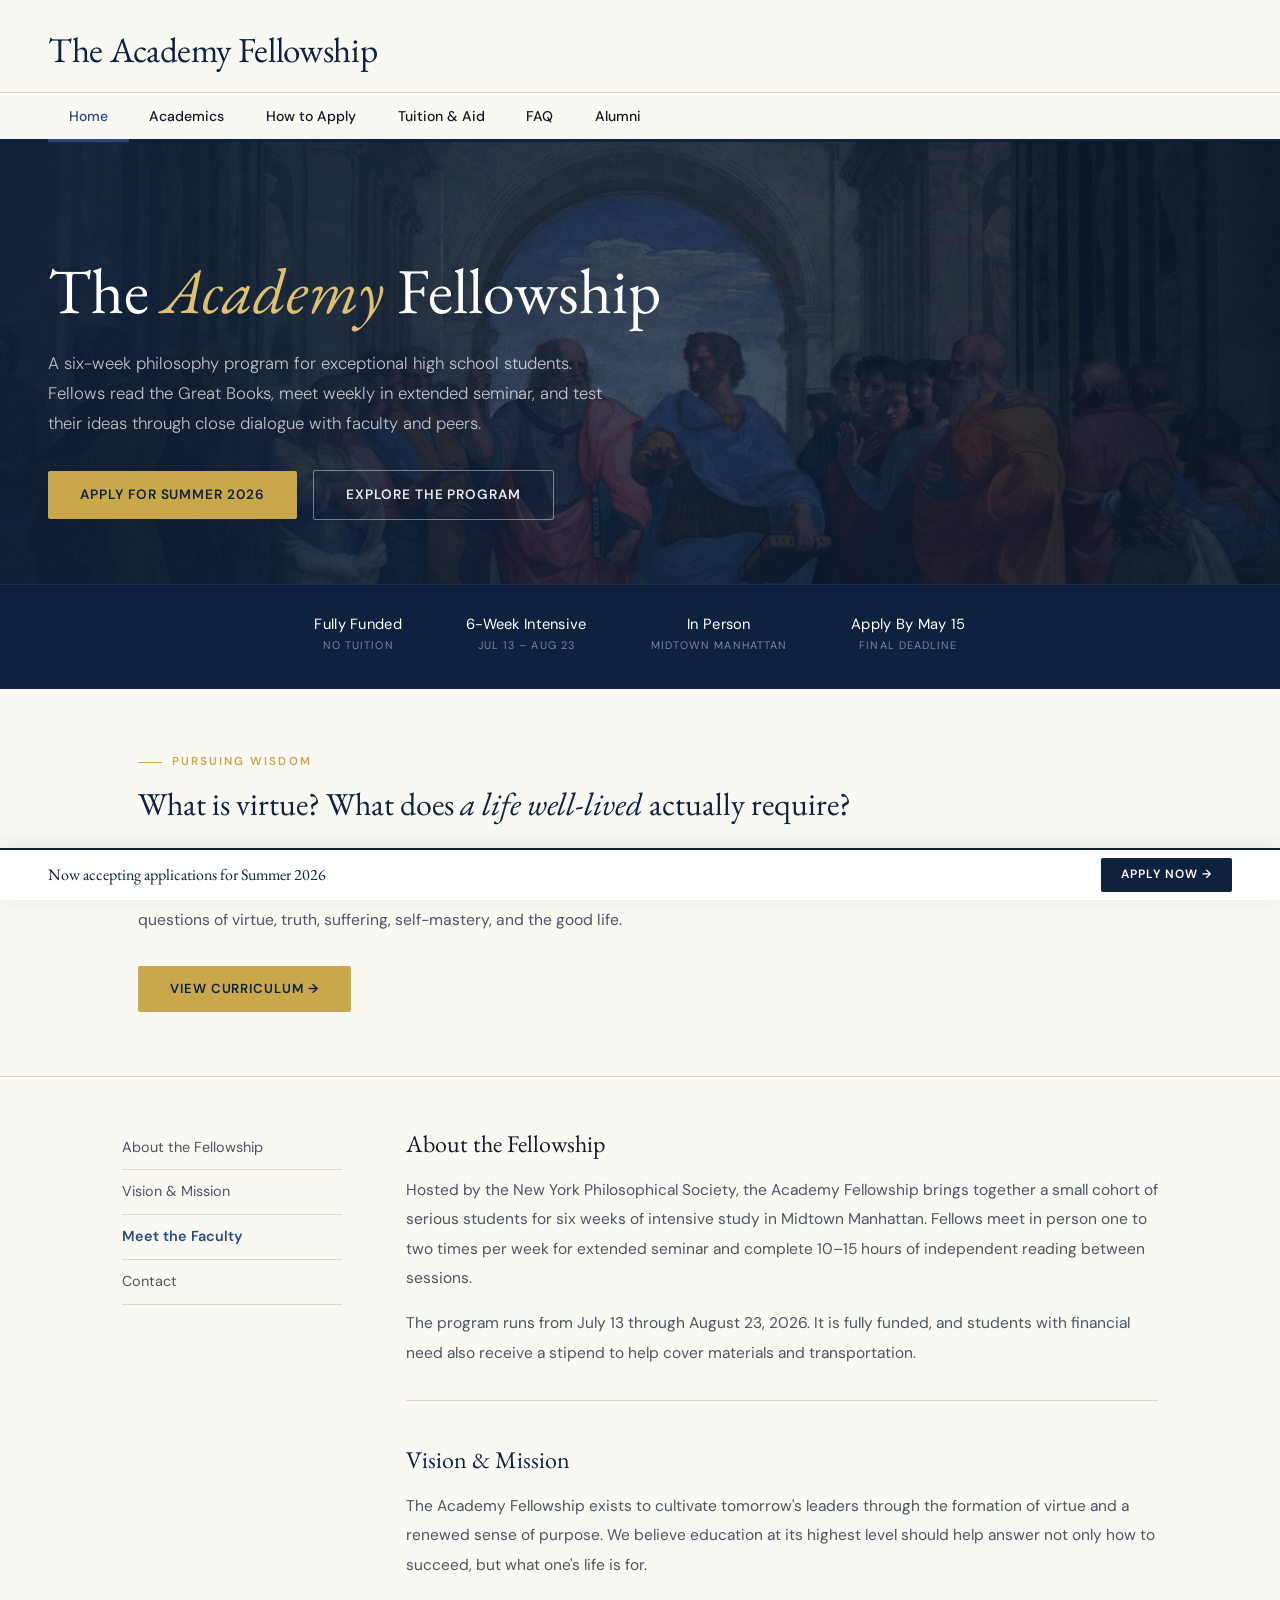
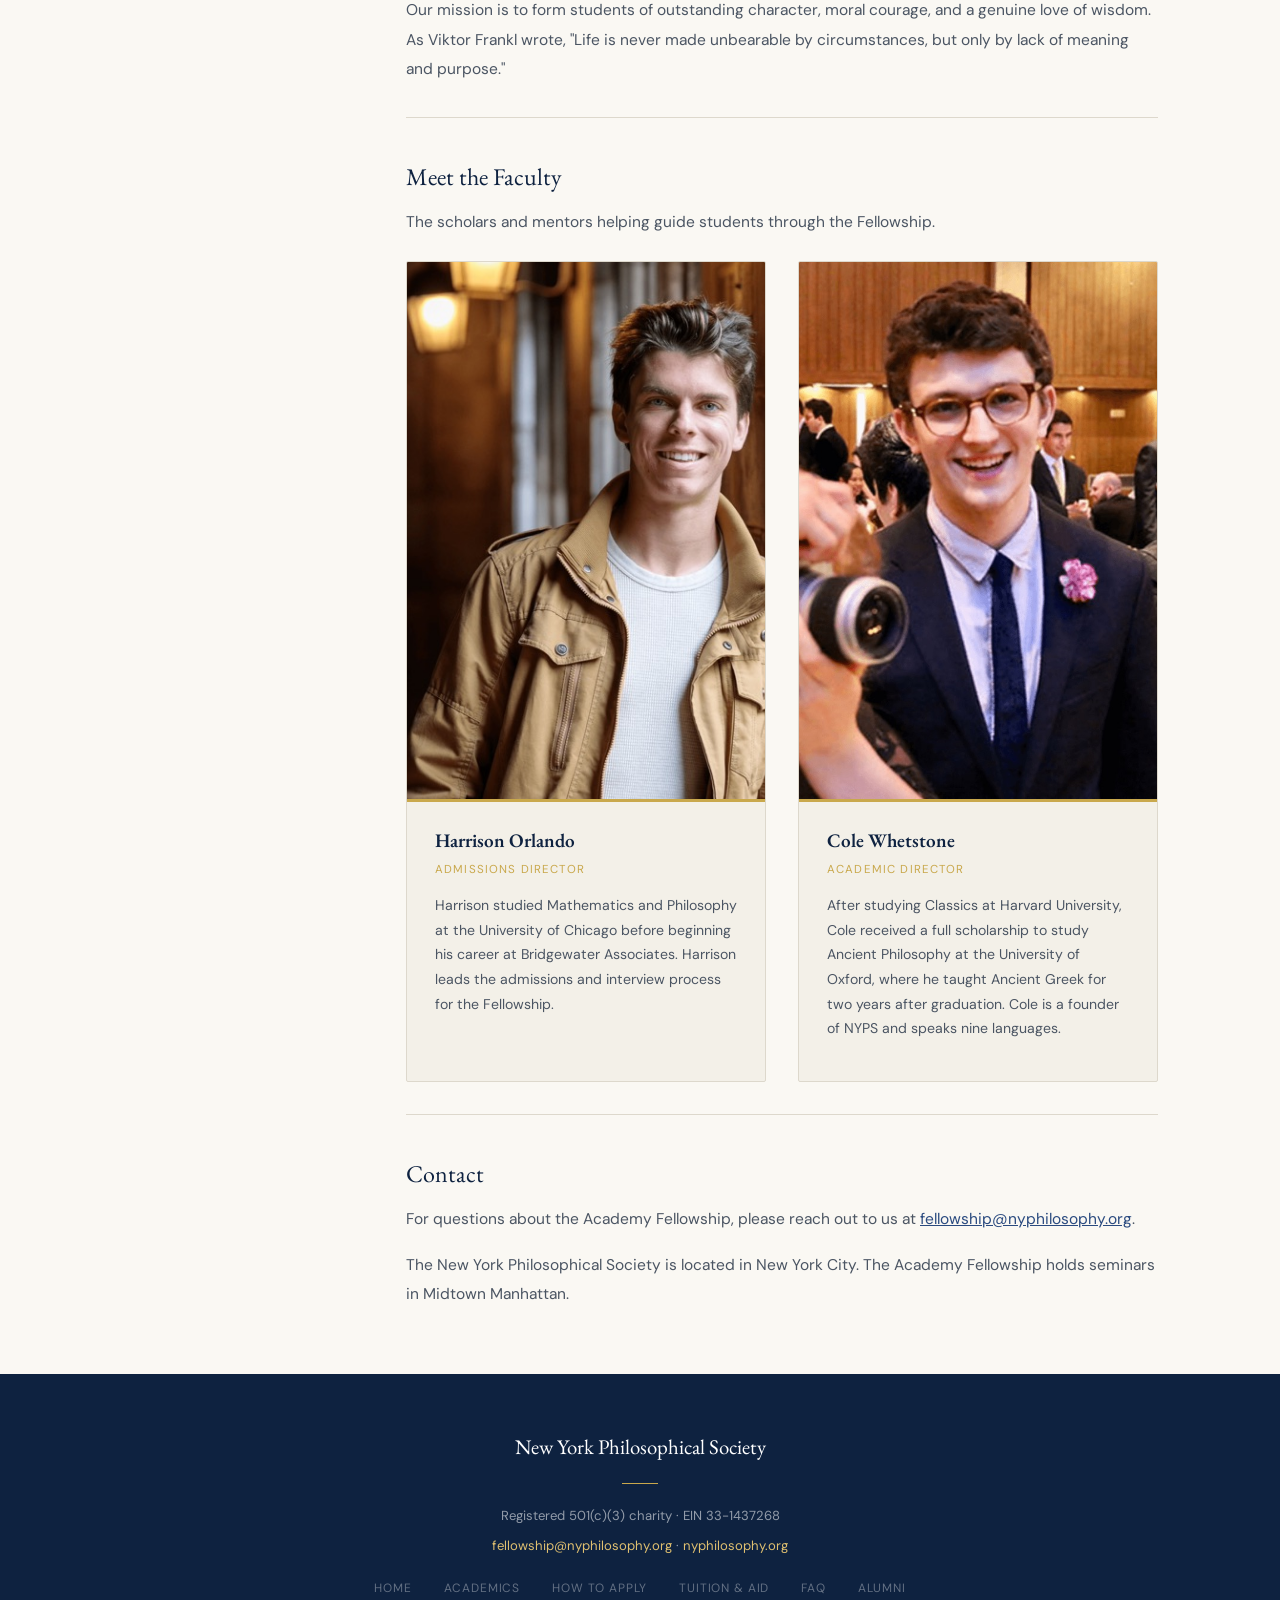
==== commit 90281349: "Refactor to multi-page site; streamline Academics content - Extract shared CSS to styles.css; rewrit" ====
--- a/index.html
+++ b/index.html
@@ -7,11 +7,11 @@
   <meta name="description" content="A fully funded six-week philosophy program for exceptional high school students in Midtown Manhattan. Fellows read the Great Books and meet weekly in extended seminar. Summer 2026." />
   <meta name="keywords" content="philosophy program high school, summer philosophy fellowship, New York Philosophical Society, great books program, humanities summer program NYC" />
   <meta name="robots" content="index, follow" />
-  <link rel="canonical" href="https://fellowship.nyphilosophy.org" />
+  <link rel="canonical" href="https://fellowship.nyphilosophy.org/" />
   <meta property="og:title" content="The Academy Fellowship | New York Philosophical Society" />
   <meta property="og:description" content="A fully funded six-week philosophy program for exceptional high school students in Midtown Manhattan. Fellows read the Great Books and meet weekly in extended seminar. Summer 2026." />
   <meta property="og:image" content="https://fellowship.nyphilosophy.org/schoolathens2.jpg" />
-  <meta property="og:url" content="https://fellowship.nyphilosophy.org" />
+  <meta property="og:url" content="https://fellowship.nyphilosophy.org/" />
   <meta property="og:type" content="website" />
   <meta property="og:site_name" content="The Academy Fellowship" />
   <meta name="twitter:card" content="summary_large_image" />
@@ -54,635 +54,175 @@
   <link rel="preconnect" href="https://fonts.googleapis.com" />
   <link rel="preconnect" href="https://fonts.gstatic.com" crossorigin />
   <link href="https://fonts.googleapis.com/css2?family=EB+Garamond:ital,wght@0,400;0,500;0,600;1,400;1,500&family=Source+Serif+4:ital,wght@0,300;0,400;0,600;1,300;1,400&family=DM+Sans:wght@300;400;500;600&display=swap" rel="stylesheet" />
-
-  <style>
-    *, *::before, *::after { box-sizing: border-box; margin: 0; padding: 0; }
-
-    :root {
-      --navy:      #0e2240;
-      --navy-mid:  #1a3560;
-      --navy-lt:   #2a4a7f;
-      --gold:      #c9a84c;
-      --gold-lt:   #e0c070;
-      --cream:     #faf8f3;
-      --warm:      #f3f0e8;
-      --ink:       #111827;
-      --slate:     #4b5563;
-      --muted:     #9ca3af;
-      --border:    #ddd8cc;
-      --serif:     'EB Garamond', Georgia, serif;
-      --serif2:    'Source Serif 4', Georgia, serif;
-      --sans:      'DM Sans', system-ui, sans-serif;
-    }
-
-    html { scroll-behavior: smooth; font-size: 16px; }
-    body { font-family: var(--sans); background: var(--cream); color: var(--ink); line-height: 1.6; overflow-x: hidden; }
-
-    a { color: inherit; text-decoration: none; }
-    img { max-width: 100%; display: block; }
-
-    .page { display: none; }
-    .page.active { display: block; }
-
-    .site-header { background: var(--cream); border-bottom: 3px solid var(--navy); }
-    .header-top { padding: 1.4rem 3rem 0.8rem; display: flex; align-items: flex-end; gap: 1rem; }
-    .site-title { font-family: var(--serif); font-size: 2.2rem; font-weight: 400; color: var(--navy); letter-spacing: -0.01em; cursor: pointer; }
-    .site-title:hover { color: var(--navy-lt); }
-
-    .primary-nav { background: var(--cream); border-top: 1px solid var(--border); }
-    .primary-nav ul { display: flex; list-style: none; padding: 0 3rem; gap: 0; }
-    .primary-nav > ul > li { position: relative; }
-    .primary-nav > ul > li > a,
-    .primary-nav > ul > li > span {
-      display: block; padding: 0.75rem 1.3rem; font-family: var(--sans); font-size: 0.88rem; font-weight: 500;
-      color: var(--ink); cursor: pointer; transition: color 0.15s; border-bottom: 3px solid transparent; margin-bottom: -3px;
-    }
-    .primary-nav > ul > li > a:hover,
-    .primary-nav > ul > li > span:hover,
-    .primary-nav > ul > li.active > a,
-    .primary-nav > ul > li.active > span { color: var(--navy-lt); border-bottom-color: var(--navy-lt); }
-
-    .dropdown {
-      display: none; position: absolute; top: 100%; left: 0; z-index: 200;
-      background: var(--navy); min-width: 200px; padding: 1.5rem 0;
-      box-shadow: 0 8px 30px rgba(0,0,0,0.2);
-    }
-    .primary-nav > ul > li:hover .dropdown { display: block; }
-    .dropdown a {
-      display: block; padding: 0.55rem 1.5rem; font-family: var(--sans); font-size: 0.85rem;
-      color: rgba(255,255,255,0.8); border-bottom: 1px solid rgba(255,255,255,0.07);
-      transition: color 0.15s, background 0.15s; cursor: pointer;
-    }
-    .dropdown a:hover { color: var(--gold-lt); background: rgba(255,255,255,0.05); }
-
-    .nav-apply-btn { margin-left: auto; display: flex; align-items: center; padding: 0 3rem 0 0; }
-    .nav-apply-btn a {
-      background: var(--navy); color: #fff !important; padding: 0.4rem 1.1rem;
-      font-size: 0.8rem; font-weight: 600; letter-spacing: 0.06em; border-radius: 2px; transition: background 0.2s; cursor: pointer;
-    }
-    .nav-apply-btn a:hover { background: var(--navy-lt); }
-
-    .inner-layout { display: grid; grid-template-columns: 220px 1fr; max-width: 1100px; margin: 0 auto; padding: 3rem 2rem; gap: 4rem; align-items: start; }
-    .sidebar-nav { position: sticky; top: 20px; }
-    .sidebar-nav a { display: block; font-family: var(--sans); font-size: 0.9rem; color: var(--slate); padding: 0.65rem 0; border-bottom: 1px solid var(--border); cursor: pointer; transition: color 0.15s; }
-    .sidebar-nav a:hover { color: var(--navy); }
-    .sidebar-nav a.active { color: var(--navy-lt); font-weight: 600; }
-
-    .page-hero { width: 100%; height: 340px; background: linear-gradient(to right, rgba(14,34,64,0.82) 0%, rgba(14,34,64,0.62) 100%), url('schoolathens2.jpg') center 45% / cover var(--navy); position: relative; overflow: hidden; display: flex; align-items: flex-end; }
-    .page-hero-placeholder { display: none; }
-    .page-hero-content { position: relative; z-index: 2; padding: 2rem 3rem; }
-
-    #home .home-hero { background: linear-gradient(to right, rgba(14,34,64,0.75) 0%, rgba(14,34,64,0.52) 100%), url('schoolathens2.jpg') center 45% / cover var(--navy); padding: 7rem 3rem 4rem; position: relative; overflow: hidden; }
-    #home .home-hero::before { content: ''; }
-    #home .home-hero-inner { max-width: 800px; position: relative; z-index: 1; }
-    #home .eyebrow { font-family: var(--sans); font-size: 0.72rem; font-weight: 600; letter-spacing: 0.2em; text-transform: uppercase; color: var(--gold); margin-bottom: 1.25rem; display: flex; align-items: center; gap: 0.6rem; }
-    #home .eyebrow::before { content: ''; width: 28px; height: 1px; background: var(--gold); }
-    #home h1 { font-family: var(--serif); font-size: clamp(2.6rem, 5vw, 4rem); font-weight: 400; color: #fff; line-height: 1.15; margin-bottom: 1.25rem; }
-    #home h1 em { font-style: italic; color: var(--gold-lt); }
-    #home .home-hero p { font-size: 1.05rem; color: rgba(255,255,255,0.72); max-width: 580px; line-height: 1.8; font-weight: 300; margin-bottom: 2rem; }
-
-    .btn { display: inline-block; padding: 0.8rem 2rem; font-family: var(--sans); font-size: 0.85rem; font-weight: 600; letter-spacing: 0.07em; text-transform: uppercase; border-radius: 2px; cursor: pointer; transition: all 0.2s; }
-    .btn-gold { background: var(--gold); color: var(--navy); }
-    .btn-gold:hover { background: var(--gold-lt); }
-    .btn-outline-white { border: 1px solid rgba(255,255,255,0.4); color: rgba(255,255,255,0.9); margin-left: 0.75rem; }
-    .btn-outline-white:hover { border-color: var(--gold); color: var(--gold-lt); }
-
-    .home-info-strip { background: var(--navy); display: flex; justify-content: center; gap: 4rem; flex-wrap: wrap; padding: 2rem 3rem; border-top: 1px solid rgba(255,255,255,0.07); }
-    .info-pill { text-align: center; }
-    .info-pill .val { font-family: var(--sans); font-size: 0.92rem; font-weight: 400; color: #fff; display: block; line-height: 1; letter-spacing: 0.02em; }
-    .info-pill .key { font-size: 0.68rem; letter-spacing: 0.1em; text-transform: uppercase; color: rgba(255,255,255,0.45); margin-top: 0.35rem; font-weight: 400; }
-
-    .home-body { max-width: 1100px; margin: 0 auto; padding: 4rem 3rem; }
-    .home-grid { display: grid; grid-template-columns: 1.2fr 1fr; gap: 5rem; align-items: start; margin-top: 3rem; }
-    .home-body h2 { font-family: var(--serif); font-size: 2rem; font-weight: 400; color: var(--navy); }
-    .home-body h2 em { font-style: italic; }
-    .home-body p { color: var(--slate); font-size: 0.98rem; line-height: 1.85; margin-top: 1rem; }
-
-    .pull-quote { background: var(--navy); padding: 2.5rem; border-radius: 2px; position: relative; overflow: hidden; }
-    .pull-quote::before { content: '\201C'; font-family: var(--serif); font-size: 7rem; color: rgba(201,168,76,0.15); position: absolute; top: -0.5rem; left: 0.75rem; line-height: 1; }
-    .pull-quote blockquote { font-family: var(--serif); font-size: 1.15rem; font-style: italic; color: rgba(255,255,255,0.9); line-height: 1.65; position: relative; z-index: 1; }
-    .pull-quote cite { display: block; margin-top: 1rem; font-family: var(--sans); font-size: 0.75rem; font-style: normal; color: var(--gold-lt); letter-spacing: 0.08em; text-transform: uppercase; }
-
-    .content-body { max-width: 760px; }
-    .content-body h1 { font-family: var(--serif); font-size: 2.4rem; font-weight: 400; color: var(--navy); margin-bottom: 1.25rem; }
-    .content-body h2 { font-family: var(--serif); font-size: 1.5rem; font-weight: 400; color: var(--navy); margin: 2.5rem 0 0.75rem; }
-    .content-body p { color: var(--slate); font-size: 0.97rem; line-height: 1.9; margin-bottom: 1rem; }
-    .content-body hr { border: none; border-top: 1px solid var(--border); margin: 2rem 0; }
-
-    .faculty-grid { display: grid; grid-template-columns: 1fr 1fr; gap: 2rem; margin-top: 1.5rem; }
-    .faculty-card { background: var(--warm); border-radius: 2px; overflow: hidden; border: 1px solid var(--border); }
-    .faculty-card-photo { width: 100%; aspect-ratio: 2/3; overflow: hidden; background: var(--navy); position: relative; }
-    .faculty-card-photo img { width: 100%; height: 100%; object-fit: cover; object-position: center top; display: block; }
-    .faculty-card-photo img.harrison-photo { object-position: center 34%; transform: scale(1.6); transform-origin: center 70%; }
-    .faculty-card-placeholder { width: 100%; height: 100%; display: flex; align-items: center; justify-content: center; background: linear-gradient(160deg, var(--navy) 0%, var(--navy-mid) 100%); font-family: var(--serif); font-size: 3.5rem; color: rgba(201,168,76,0.25); letter-spacing: 0.05em; }
-    .faculty-card-body { padding: 1.5rem 1.75rem; border-top: 3px solid var(--gold); }
-    .faculty-card .fc-name { font-family: var(--serif); font-size: 1.2rem; font-weight: 600; color: var(--navy); }
-    .faculty-card .fc-role { font-size: 0.72rem; letter-spacing: 0.1em; text-transform: uppercase; color: var(--gold); margin: 0.25rem 0 0.85rem; }
-    .faculty-card p { font-size: 0.88rem; color: var(--slate); line-height: 1.75; }
-
-    .reading-list { list-style: none; margin-top: 1rem; }
-    .reading-list li { padding: 0.75rem 0; border-bottom: 1px solid var(--border); font-family: var(--serif); font-size: 1rem; color: var(--ink); display: flex; gap: 1rem; align-items: baseline; }
-    .reading-list li::before { content: '—'; color: var(--gold); flex-shrink: 0; }
-    .reading-list .author { font-size: 0.82rem; color: var(--muted); margin-top: 0.15rem; display: block; }
-
-    .deadline-table { width: 100%; border-collapse: collapse; margin-top: 1.5rem; }
-    .deadline-table th { font-family: var(--sans); font-size: 0.78rem; font-weight: 600; letter-spacing: 0.1em; text-transform: uppercase; background: var(--navy); color: rgba(255,255,255,0.85); padding: 0.75rem 1rem; text-align: left; }
-    .deadline-table td { padding: 0.85rem 1rem; font-size: 0.93rem; color: var(--slate); border-bottom: 1px solid var(--border); }
-    .deadline-table tr:last-child td { border-bottom: none; }
-    .deadline-table td strong { color: var(--ink); }
-
-    .req-table { width: 100%; border-collapse: collapse; margin-top: 1.5rem; }
-    .req-table td { padding: 1rem; font-size: 0.93rem; border-bottom: 1px solid var(--border); vertical-align: top; }
-    .req-table td:first-child { font-weight: 600; color: var(--navy); width: 160px; white-space: nowrap; }
-    .req-table td:last-child { color: var(--slate); line-height: 1.75; }
-
-    .apply-cta-box { background: var(--navy); color: #fff; padding: 2.5rem 2rem; border-radius: 2px; margin-top: 2.5rem; }
-    .apply-cta-box h3 { font-family: var(--serif); font-size: 1.5rem; color: var(--gold-lt); margin-bottom: 0.5rem; }
-    .apply-cta-box p { font-size: 0.9rem; color: rgba(255,255,255,0.7); line-height: 1.8; margin-bottom: 1.5rem; }
-
-    .aid-highlight { background: linear-gradient(135deg, var(--navy), var(--navy-mid)); color: #fff; padding: 2.5rem; border-radius: 2px; margin-bottom: 2rem; display: flex; align-items: center; gap: 2rem; }
-    .aid-highlight .big-text { font-family: var(--serif); font-size: 4rem; color: var(--gold-lt); line-height: 1; flex-shrink: 0; }
-    .aid-highlight p { font-size: 0.95rem; color: rgba(255,255,255,0.8); line-height: 1.75; }
-
-    .accordion-item { border-bottom: 1px solid var(--border); }
-    .accordion-q { font-family: var(--serif); font-size: 1.05rem; color: var(--navy); padding: 1.1rem 0; cursor: pointer; display: flex; justify-content: space-between; align-items: center; user-select: none; }
-    .accordion-q .icon { font-size: 1.2rem; color: var(--gold); transition: transform 0.25s; }
-    .accordion-q.open .icon { transform: rotate(45deg); }
-    .accordion-a { display: none; padding: 0 0 1.25rem; font-size: 0.93rem; color: var(--slate); line-height: 1.85; }
-    .accordion-a.open { display: block; }
-
-    body { padding-bottom: 52px; }
-
-    .sticky-apply-bar { position: fixed; bottom: 0; left: 0; right: 0; z-index: 500; background: #fff; border-top: 2px solid var(--navy); display: flex; align-items: center; justify-content: space-between; padding: 0 3rem; height: 52px; box-shadow: 0 -4px 24px rgba(0,0,0,0.08); }
-    .sticky-apply-bar .bar-label { font-family: var(--serif); font-size: 1rem; color: var(--navy); }
-    .sticky-apply-bar .bar-label small { display: block; font-family: var(--sans); font-size: 0.72rem; color: var(--slate); letter-spacing: 0.04em; margin-top: 0.1rem; }
-    .sticky-apply-bar .bar-cta { background: var(--navy); color: #fff; padding: 0.45rem 1.25rem; font-family: var(--sans); font-size: 0.75rem; font-weight: 600; letter-spacing: 0.08em; text-transform: uppercase; border-radius: 2px; cursor: pointer; transition: background 0.2s; white-space: nowrap; }
-    .sticky-apply-bar .bar-cta:hover { background: var(--navy-lt); }
-
-    footer { background: var(--navy); color: rgba(255,255,255,0.55); padding: 3.5rem 3rem; text-align: center; }
-    .footer-title { font-family: var(--serif); font-size: 1.3rem; color: #fff; margin-bottom: 0.25rem; display: block; }
-    .footer-title span { color: #fff; }
-    footer p { font-size: 0.82rem; line-height: 1.9; }
-    footer a { color: var(--gold-lt); }
-    .footer-sep { width: 36px; height: 1px; background: var(--gold); margin: 1.25rem auto; }
-    .footer-links { display: flex; justify-content: center; gap: 2rem; flex-wrap: wrap; margin-top: 1.25rem; }
-    .footer-links a { font-size: 0.75rem; letter-spacing: 0.07em; text-transform: uppercase; color: rgba(255,255,255,0.35); cursor: pointer; transition: color 0.2s; }
-    .footer-links a:hover { color: var(--gold-lt); }
-
-    @media (max-width: 800px) {
-      .header-top { padding: 1rem 1.25rem 0.75rem; }
-      .site-title { font-size: 1.5rem; }
-      .primary-nav ul { padding: 0 0.5rem; overflow-x: auto; flex-wrap: nowrap; -webkit-overflow-scrolling: touch; }
-      .primary-nav > ul > li > a,
-      .primary-nav > ul > li > span { padding: 0.65rem 0.85rem; font-size: 0.8rem; white-space: nowrap; }
-      .nav-apply-btn { padding-right: 0.75rem; }
-      .inner-layout { grid-template-columns: 1fr; padding: 2rem 1.25rem; gap: 2rem; }
-      .sidebar-nav { position: static; display: flex; gap: 1rem; flex-wrap: wrap; border-bottom: 1px solid var(--border); padding-bottom: 1rem; }
-      .sidebar-nav a { border: none; padding: 0.3rem 0; }
-      .home-grid { grid-template-columns: 1fr; gap: 2rem; }
-      .faculty-grid { grid-template-columns: 1fr; }
-      .faculty-card { display: block; }
-      .faculty-card-photo { aspect-ratio: 4/3; height: auto; width: 100%; min-width: unset; }
-      .faculty-card-body { padding: 1.25rem 1.5rem; }
-      .faculty-card-photo img.harrison-photo { transform: none; object-position: center 34%; }
-      #home .home-hero { padding: 3.5rem 1.25rem 3rem; }
-      #home .home-hero .btn { display: block; width: fit-content; margin-left: 0; margin-top: 0.75rem; }
-      .home-body { padding: 3rem 1.25rem; }
-      .home-info-strip { gap: 2rem; padding: 2rem 1.5rem; }
-      .page-hero { height: 220px; }
-      .sticky-apply-bar { padding: 0 1.25rem; }
-      .sticky-apply-bar .bar-label { font-size: 0.72rem; flex: 1; overflow: hidden; white-space: nowrap; text-overflow: ellipsis; }
-      .deadline-table, .req-table { display: block; overflow-x: auto; -webkit-overflow-scrolling: touch; }
-      .aid-highlight { flex-direction: column; gap: 1rem; padding: 1.75rem; }
-      .content-body { max-width: 100%; }
-    }
-  </style>
+  <link rel="stylesheet" href="styles.css" />
 </head>
 <body>
 
 <header class="site-header">
   <div class="header-top">
-    <div class="site-title" onclick="showPage('home')">The Academy Fellowship</div>
+    <a href="/" class="site-title">The Academy Fellowship</a>
   </div>
   <nav class="primary-nav">
     <ul>
-      <li id="nav-about" class="active">
-        <span onclick="showPage('home')">About</span>
-        <div class="dropdown">
-          <a onclick="showPage('home', 'sec-about')">About the Fellowship</a>
-          <a onclick="showPage('home', 'sec-mission')">Vision &amp; Mission</a>
-          <a onclick="showPage('home', 'sec-team')">Meet the Faculty</a>
-          <a onclick="showPage('home', 'sec-contact')">Contact</a>
+      <li id="nav-home" class="active">
+        <a href="/">Home</a>
+        <div class="dropdown">
+          <a href="/#sec-about">About the Fellowship</a>
+          <a href="/#sec-mission">Vision &amp; Mission</a>
+          <a href="/#sec-team">Meet the Faculty</a>
+          <a href="/#sec-contact">Contact</a>
         </div>
       </li>
       <li id="nav-academics">
-        <span onclick="showPage('academics')">Academics</span>
-        <div class="dropdown">
-          <a onclick="showPage('academics', 'sec-program')">Our Program</a>
-          <a onclick="showPage('academics', 'sec-curriculum')">Core Curriculum</a>
-          <a onclick="showPage('academics', 'sec-seminar')">Seminar Structure</a>
+        <a href="/academics/">Academics</a>
+        <div class="dropdown">
+          <a href="/academics/#sec-program">Our Program</a>
+          <a href="/academics/#sec-curriculum">Core Reading</a>
+          <a href="/academics/#sec-seminar">Seminar Structure</a>
         </div>
       </li>
       <li id="nav-apply">
-        <span onclick="showPage('apply')">How to Apply</span>
-        <div class="dropdown">
-          <a onclick="showPage('apply', 'sec-how')">How to Apply</a>
-          <a onclick="showPage('apply', 'sec-deadlines')">Deadlines</a>
-          <a onclick="showPage('apply', 'sec-eligibility')">Eligibility</a>
-          <a onclick="showPage('apply', 'sec-components')">Required Components</a>
-          <a onclick="showPage('apply', 'sec-admissions-q')">Admissions Questions</a>
+        <a href="/how-to-apply/">How to Apply</a>
+        <div class="dropdown">
+          <a href="/how-to-apply/#sec-how">How to Apply</a>
+          <a href="/how-to-apply/#sec-deadlines">Deadlines</a>
+          <a href="/how-to-apply/#sec-eligibility">Eligibility</a>
+          <a href="/how-to-apply/#sec-components">Required Components</a>
+          <a href="/how-to-apply/#sec-admissions-q">Admissions Questions</a>
         </div>
       </li>
       <li id="nav-tuition">
-        <span onclick="showPage('tuition')">Tuition &amp; Aid</span>
-        <div class="dropdown">
-          <a onclick="showPage('tuition', 'sec-tuition')">Tuition</a>
-          <a onclick="showPage('tuition', 'sec-aid')">Need-Based Financial Aid</a>
-          <a onclick="showPage('tuition', 'sec-stipend')">Transportation Stipend</a>
-        </div>
-      </li>
-      <li id="nav-faq"><span onclick="showPage('faq')">FAQ</span></li>
-      <li id="nav-alumni"><span onclick="showPage('alumni')">Alumni</span></li>
+        <a href="/tuition/">Tuition &amp; Aid</a>
+        <div class="dropdown">
+          <a href="/tuition/#sec-tuition">Tuition</a>
+          <a href="/tuition/#sec-aid">Need-Based Financial Aid</a>
+          <a href="/tuition/#sec-stipend">Transportation Stipend</a>
+        </div>
+      </li>
+      <li id="nav-faq"><a href="/faq/">FAQ</a></li>
+      <li id="nav-alumni"><a href="/alumni/">Alumni</a></li>
     </ul>
   </nav>
 </header>
 
-<!-- HOME -->
-<div id="home" class="page active">
-  <div class="home-hero">
-    <div class="home-hero-inner">
-      <h1>The <em>Academy</em> Fellowship</h1>
-      <p>A six-week philosophy program for exceptional high school students. Fellows read the Great Books, meet weekly in extended seminar, and test their ideas through close dialogue with faculty and peers.</p>
-      <span class="btn btn-gold" onclick="showPage('apply')">Apply for Summer 2026</span>
-      <span class="btn btn-outline-white" onclick="showPage('academics')">Explore the Program</span>
-    </div>
-  </div>
-  <div class="home-info-strip">
-    <div class="info-pill"><span class="val">Fully Funded</span><span class="key">No Tuition</span></div>
-    <div class="info-pill"><span class="val">6-Week Intensive</span><span class="key">Jul 13 – Aug 23</span></div>
-    <div class="info-pill"><span class="val">In Person</span><span class="key">Midtown Manhattan</span></div>
-    <div class="info-pill"><span class="val">Apply By May 15</span><span class="key">Final Deadline</span></div>
-  </div>
-  <div class="home-body">
-    <div style="margin-bottom:0.5rem;font-family:var(--sans);font-size:0.72rem;font-weight:600;letter-spacing:0.18em;text-transform:uppercase;color:var(--gold);display:flex;align-items:center;gap:0.6rem;">
-      <span style="width:24px;height:1px;background:var(--gold);display:inline-block;"></span>Pursuing Wisdom
-    </div>
-    <h2>What is virtue? What does <em>a life well-lived</em> actually require?</h2>
-    <div style="max-width:680px;">
-      <p>The Academy Fellowship is an intellectual community centered on the close study of the great wisdom traditions of the ancient world. Over six weeks, fellows examine enduring questions of virtue, truth, suffering, self-mastery, and the good life.</p>
-      <div style="margin-top:2rem;">
-        <span class="btn btn-gold" onclick="showPage('academics')" style="font-size:0.82rem;">View Curriculum →</span>
+<div class="home-hero">
+  <div class="home-hero-inner">
+    <h1>The <em>Academy</em> Fellowship</h1>
+    <p>A six-week philosophy program for exceptional high school students. Fellows read the Great Books, meet weekly in extended seminar, and test their ideas through close dialogue with faculty and peers.</p>
+    <a href="/how-to-apply/" class="btn btn-gold">Apply for Summer 2026</a>
+    <a href="/academics/" class="btn btn-outline-white">Explore the Program</a>
+  </div>
+</div>
+
+<div class="home-info-strip">
+  <div class="info-pill"><span class="val">Fully Funded</span><span class="key">No Tuition</span></div>
+  <div class="info-pill"><span class="val">6-Week Intensive</span><span class="key">Jul 13 – Aug 23</span></div>
+  <div class="info-pill"><span class="val">In Person</span><span class="key">Midtown Manhattan</span></div>
+  <div class="info-pill"><span class="val">Apply By May 15</span><span class="key">Final Deadline</span></div>
+</div>
+
+<div class="home-body">
+  <div style="margin-bottom:0.5rem;font-family:var(--sans);font-size:0.72rem;font-weight:600;letter-spacing:0.18em;text-transform:uppercase;color:var(--gold);display:flex;align-items:center;gap:0.6rem;">
+    <span style="width:24px;height:1px;background:var(--gold);display:inline-block;"></span>Pursuing Wisdom
+  </div>
+  <h2>What is virtue? What does <em>a life well-lived</em> actually require?</h2>
+  <div style="max-width:680px;">
+    <p>The Academy Fellowship is an intellectual community centered on the close study of the great wisdom traditions of the ancient world. Over six weeks, fellows examine enduring questions of virtue, truth, suffering, self-mastery, and the good life.</p>
+    <div style="margin-top:2rem;">
+      <a href="/academics/" class="btn btn-gold" style="font-size:0.82rem;">View Curriculum →</a>
+    </div>
+  </div>
+</div>
+
+<div style="border-top: 1px solid var(--border);"></div>
+
+<div class="inner-layout">
+  <nav class="sidebar-nav">
+    <a href="#sec-about">About the Fellowship</a>
+    <a href="#sec-mission">Vision &amp; Mission</a>
+    <a href="#sec-team">Meet the Faculty</a>
+    <a href="#sec-contact">Contact</a>
+  </nav>
+  <div class="content-body">
+    <div id="sec-about">
+      <h2 style="color: var(--ink); margin-top: 0;">About the Fellowship</h2>
+      <p>Hosted by the New York Philosophical Society, the Academy Fellowship brings together a small cohort of serious students for six weeks of intensive study in Midtown Manhattan. Fellows meet in person one to two times per week for extended seminar and complete 10–15 hours of independent reading between sessions.</p>
+      <p>The program runs from July 13 through August 23, 2026. It is fully funded, and students with financial need also receive a stipend to help cover materials and transportation.</p>
+      <hr />
+    </div>
+    <div id="sec-mission">
+      <h2>Vision &amp; Mission</h2>
+      <p>The Academy Fellowship exists to cultivate tomorrow's leaders through the formation of virtue and a renewed sense of purpose. We believe education at its highest level should help answer not only how to succeed, but what one's life is for.</p>
+      <p>Our mission is to form students of outstanding character, moral courage, and a genuine love of wisdom. As Viktor Frankl wrote, "Life is never made unbearable by circumstances, but only by lack of meaning and purpose."</p>
+      <hr />
+    </div>
+    <div id="sec-team">
+      <h2>Meet the Faculty</h2>
+      <p style="margin-top:0.25rem;margin-bottom:0;">The scholars and mentors helping guide students through the Fellowship.</p>
+      <div class="faculty-grid">
+        <div class="faculty-card">
+          <div class="faculty-card-photo">
+            <img src="harrison.jpg" alt="Harrison Orlando" class="harrison-photo" />
+          </div>
+          <div class="faculty-card-body">
+            <div class="fc-name">Harrison Orlando</div>
+            <div class="fc-role">Admissions Director</div>
+            <p>Harrison studied Mathematics and Philosophy at the University of Chicago before beginning his career at Bridgewater Associates. Harrison leads the admissions and interview process for the Fellowship.</p>
+          </div>
+        </div>
+        <div class="faculty-card">
+          <div class="faculty-card-photo">
+            <img src="cole.jpg" alt="Cole Whetstone" />
+          </div>
+          <div class="faculty-card-body">
+            <div class="fc-name">Cole Whetstone</div>
+            <div class="fc-role">Academic Director</div>
+            <p>After studying Classics at Harvard University, Cole received a full scholarship to study Ancient Philosophy at the University of Oxford, where he taught Ancient Greek for two years after graduation. Cole is a founder of NYPS and speaks nine languages.</p>
+          </div>
+        </div>
       </div>
-    </div>
-  </div>
-  <div style="border-top: 1px solid var(--border);"></div>
-  <div class="inner-layout">
-    <nav class="sidebar-nav">
-      <a class="active" onclick="scrollToId('sec-about')">About the Fellowship</a>
-      <a onclick="scrollToId('sec-mission')">Vision &amp; Mission</a>
-      <a onclick="scrollToId('sec-team')">Meet the Faculty</a>
-      <a onclick="scrollToId('sec-contact')">Contact</a>
-    </nav>
-    <div class="content-body">
-      <div id="sec-about">
-        <h2 style="color: var(--ink); margin-top: 0;">About the Fellowship</h2>
-        <p>Hosted by the New York Philosophical Society, the Academy Fellowship brings together a small cohort of serious students for six weeks of intensive study in Midtown Manhattan. Fellows meet in person one to two times per week for extended seminar and complete 10–15 hours of independent reading between sessions.</p>
-        <p>The program runs from July 13 through August 23, 2026. It is fully funded, and students with financial need also receive a stipend to help cover materials and transportation.</p>
-        <hr />
-      </div>
-      <div id="sec-mission">
-        <h2>Vision &amp; Mission</h2>
-        <p>The Academy Fellowship exists to cultivate tomorrow's leaders through the formation of virtue and a renewed sense of purpose. We believe that education at its highest level should help answer not only how to succeed, but what one's life is for.</p>
-        <p>Our mission is to form students of unusual seriousness, depth, and character: students capable of thinking clearly, living deliberately, and leading with wisdom. As Viktor Frankl wrote, "Life is never made unbearable by circumstances, but only by lack of meaning and purpose."</p>
-        <hr />
-      </div>
-      <div id="sec-team">
-        <h2>Meet the Faculty</h2>
-        <p style="margin-top:0.25rem;margin-bottom:0;">The scholars and mentors helping guide students through the Fellowship.</p>
-        <div class="faculty-grid">
-          <div class="faculty-card">
-            <div class="faculty-card-photo">
-              <img src="harrison.jpg" alt="Harrison Orlando" class="harrison-photo" />
-            </div>
-            <div class="faculty-card-body">
-              <div class="fc-name">Harrison Orlando</div>
-              <div class="fc-role">Admissions Director</div>
-              <p>Harrison studied Mathematics and Philosophy at the University of Chicago before beginning his career at Bridgewater Associates. Harrison leads the admissions and interview process for the Fellowship.</p>
-            </div>
-          </div>
-          <div class="faculty-card">
-            <div class="faculty-card-photo">
-              <img src="cole.jpg" alt="Cole Whetstone" />
-            </div>
-            <div class="faculty-card-body">
-              <div class="fc-name">Cole Whetstone</div>
-              <div class="fc-role">Academic Director</div>
-              <p>After studying Classics at Harvard University, Cole received a full scholarship to study Ancient Philosophy at the University of Oxford, where he taught Ancient Greek for two years after graduation. Cole is a founder of NYPS and speaks nine languages.</p>
-            </div>
-          </div>
-        </div>
-        <hr />
-      </div>
-      <div id="sec-contact">
-        <h2>Contact</h2>
-        <p>For questions about the Academy Fellowship, please reach out to us at <a href="mailto:fellowship@nyphilosophy.org" style="color:var(--navy-lt);text-decoration:underline;">fellowship@nyphilosophy.org</a>.</p>
-        <p>The New York Philosophical Society is located in New York City. The Academy Fellowship holds seminars in Midtown Manhattan.</p>
-      </div>
-    </div>
-  </div>
-</div>
-
-<!-- ACADEMICS -->
-<div id="academics" class="page">
-  <div class="page-hero">
-    <div class="page-hero-placeholder"></div>
-    <div class="page-hero-content">
-      <div style="font-family:var(--sans);font-size:0.7rem;font-weight:600;letter-spacing:0.18em;text-transform:uppercase;color:var(--gold);margin-bottom:0.6rem;">Academics</div>
-      <div style="font-family:var(--serif);font-size:2.2rem;color:#fff;font-weight:400;">Core Curriculum</div>
-    </div>
-  </div>
-  <div class="inner-layout">
-    <nav class="sidebar-nav">
-      <a class="active" onclick="scrollToId('sec-program')">Our Program</a>
-      <a onclick="scrollToId('sec-curriculum')">Core Reading</a>
-      <a onclick="scrollToId('sec-seminar')">Seminar Structure</a>
-    </nav>
-    <div class="content-body">
-      <div id="sec-program">
-        <h1>Our Program</h1>
-        <p>The Academy Fellowship emphasizes an open, rigorous, and collaborative approach to learning. The program is designed around the Socratic method: close reading, sustained dialogue, and the willingness to follow an argument wherever it leads.</p>
-
-        <p>Each week, fellows complete substantial reading from the core curriculum independently, then gather for an extended seminar of two to three hours. Sessions are led by faculty but shaped by fellows — the best conversations arise from genuine disagreement.</p>
-        <hr />
-      </div>
-      <div id="sec-curriculum">
-        <h2>Core Reading</h2>
-        <p>The curriculum spans the great philosophical traditions of the ancient world. Fellows read primary texts in their entirety — not excerpts or summaries.</p>
-        <ul class="reading-list">
-          <li><span>Nicomachean Ethics<span class="author">Aristotle</span></span></li>
-          <li><span>The Proverbs of Solomon<span class="author">Hebrew Wisdom Literature</span></span></li>
-          <li><span>Dao De Jing<span class="author">Laozi</span></span></li>
-          <li><span>Republic, Book I<span class="author">Plato</span></span></li>
-          <li><span>The Book of Job<span class="author">Hebrew Wisdom Literature</span></span></li>
-          <li><span>The Analects<span class="author">Confucius</span></span></li>
-          <li><span>Ecclesiastes<span class="author">Hebrew Wisdom Literature</span></span></li>
-          <li><span>The Bhagavad Gita<span class="author">Hindu Scripture</span></span></li>
-          <li><span>The Dhammapada<span class="author">Buddhist Canon</span></span></li>
-        </ul>
-        <hr />
-      </div>
-      <div id="sec-seminar">
-        <h2>Seminar Structure</h2>
-        <p>Fellows meet one to two times per week in Midtown Manhattan for extended seminars of two to three hours. Between sessions, fellows are expected to complete 10–15 hours of independent reading.</p>
-        <p>Seminars are small by design — never more than 15 fellows at a time — to ensure that every voice is heard and every idea genuinely tested. Faculty do not lecture; they ask questions.</p>
-        <p>The program concludes with a Capstone Dialogue in which each fellow presents and defends an original philosophical position before the full cohort and faculty panel.</p>
-      </div>
-    </div>
-  </div>
-</div>
-
-<!-- APPLY -->
-<div id="apply" class="page">
-  <div class="page-hero">
-    <div class="page-hero-placeholder"></div>
-    <div class="page-hero-content">
-      <div style="font-family:var(--sans);font-size:0.7rem;font-weight:600;letter-spacing:0.18em;text-transform:uppercase;color:var(--gold);margin-bottom:0.6rem;">How to Apply</div>
-      <div style="font-family:var(--serif);font-size:2.2rem;color:#fff;font-weight:400;">Apply for Summer 2026</div>
-    </div>
-  </div>
-  <div class="inner-layout">
-    <nav class="sidebar-nav">
-      <a class="active" onclick="scrollToId('sec-how')">How to Apply</a>
-      <a onclick="scrollToId('sec-deadlines')">Deadlines</a>
-      <a onclick="scrollToId('sec-eligibility')">Eligibility</a>
-      <a onclick="scrollToId('sec-components')">Required Components</a>
-      <a onclick="scrollToId('sec-admissions-q')">Admissions Questions</a>
-    </nav>
-    <div class="content-body">
-      <div id="sec-how">
-        <h1>How to Apply</h1>
-        <p>Applications for the Summer 2026 Academy Fellowship are now open and close May 15, 2026. The application consists of two short essays, an official transcript, and a brief interview conducted by members of our admissions committee.</p>
-        <p>We use a holistic review process. Academic achievement matters, but we are equally interested in how you think and what you care about. There is no ideal background or profile.</p>
-        <div class="apply-cta-box">
-          <h3>Applications Now Open</h3>
-          <p>Applications are open through May 15, 2026. To apply, contact us at the address below and we will send you the application materials.</p>
-          <span class="btn btn-gold" onclick="showPage('apply-form')">Apply Now →</span>
-        </div>
-        <hr />
-      </div>
-      <div id="sec-deadlines">
-        <h2>Deadlines</h2>
-        <table class="deadline-table">
-          <tr><th>Milestone</th><th>Date</th></tr>
-          <tr><td><strong>Applications Now Open</strong></td><td>March 15, 2026</td></tr>
-          <tr><td><strong>Application Deadline</strong></td><td>May 15, 2026</td></tr>
-          <tr><td><strong>Interviews</strong></td><td>Through Early June 2026</td></tr>
-          <tr><td><strong>Decisions Released</strong></td><td>Rolling</td></tr>
-          <tr><td><strong>Program Begins</strong></td><td>July 13, 2026</td></tr>
-          <tr><td><strong>Program Ends</strong></td><td>August 23, 2026</td></tr>
-        </table>
-        <hr />
-      </div>
-      <div id="sec-eligibility">
-        <h2>Eligibility</h2>
-        <p>In order to apply to the Academy Fellowship, applicants must fulfill all of the following requirements:</p>
-        <table class="req-table">
-          <tr><td>Grade Level</td><td>Rising juniors, rising seniors, and incoming college freshmen</td></tr>
-          <tr><td>Age</td><td>At least 16 years old by June 20, 2026 and may not turn 19 before July 31, 2026</td></tr>
-          <tr><td>Location</td><td>Must be able to commute to Midtown Manhattan for weekly seminars</td></tr>
-          <tr><td>Language</td><td>English fluency sufficient for extended Socratic seminar participation</td></tr>
-          <tr><td>First-time</td><td>Priority given to first-time Academy Fellowship applicants</td></tr>
-        </table>
-        <hr />
-      </div>
-      <div id="sec-components">
-        <h2>Required Components</h2>
-        <p>All applicants must submit the following:</p>
-        <ul class="reading-list">
-          <li><span>Two short essays (prompts provided in application)</span></li>
-          <li><span>Official high school transcript</span></li>
-          <li><span>Brief interview with admissions committee (by invitation)</span></li>
-        </ul>
-        <p style="margin-top:1.25rem;font-size:0.88rem;color:var(--muted);">No letters of recommendation are required. No application fee.</p>
-        <hr />
-      </div>
-      <div id="sec-admissions-q">
-        <h2>Admissions Questions</h2>
-        <p>For questions about the application process, eligibility, or financial aid, contact our Head of Admissions, Harrison Orlando, at <a href="mailto:fellowship@nyphilosophy.org" style="color:var(--navy-lt);text-decoration:underline;">fellowship@nyphilosophy.org</a>.</p>
-      </div>
-    </div>
-  </div>
-</div>
-
-<!-- TUITION -->
-<div id="tuition" class="page">
-  <div class="page-hero">
-    <div class="page-hero-placeholder"></div>
-    <div class="page-hero-content">
-      <div style="font-family:var(--sans);font-size:0.7rem;font-weight:600;letter-spacing:0.18em;text-transform:uppercase;color:var(--gold);margin-bottom:0.6rem;">Tuition &amp; Aid</div>
-      <div style="font-family:var(--serif);font-size:2.2rem;color:#fff;font-weight:400;">Financial Information</div>
-    </div>
-  </div>
-  <div class="inner-layout">
-    <nav class="sidebar-nav">
-      <a class="active" onclick="scrollToId('sec-tuition')">Tuition</a>
-      <a onclick="scrollToId('sec-aid')">Need-Based Aid</a>
-      <a onclick="scrollToId('sec-stipend')">Transportation Stipend</a>
-    </nav>
-    <div class="content-body">
-      <div id="sec-tuition">
-        <h1>Tuition &amp; Aid</h1>
-        <div class="aid-highlight">
-          <div class="big-text">$0</div>
-          <p>The Academy Fellowship is entirely free of tuition. We believe cost should never be a barrier to the life of the mind. There are no program fees, no application fees, and no hidden costs.</p>
-        </div>
-        <hr />
-      </div>
-      <div id="sec-aid">
-        <h2>Need-Based Financial Aid</h2>
-        <p>Students with demonstrated financial need will receive a stipend to cover the cost of required course materials, including physical copies of texts on the reading list.</p>
-        <p>Financial need is determined through a brief, confidential section of the application. There is no threshold — all applicants are encouraged to apply for aid if they have any financial need.</p>
-        <hr />
-      </div>
-      <div id="sec-stipend">
-        <h2>Transportation Stipend</h2>
-        <p>Fellows who require financial assistance with transportation to and from weekly seminars in Midtown Manhattan are eligible to receive a transportation stipend for the duration of the program.</p>
-        <p>To apply for the transportation stipend, indicate your need in the financial aid section of the application. Stipend amounts are determined on a case-by-case basis.</p>
-        <p>For questions about financial aid or stipends, contact us at <a href="mailto:fellowship@nyphilosophy.org" style="color:var(--navy-lt);text-decoration:underline;">fellowship@nyphilosophy.org</a>.</p>
-      </div>
-    </div>
-  </div>
-</div>
-
-<!-- FAQ -->
-<div id="faq" class="page">
-  <div class="page-hero">
-    <div class="page-hero-placeholder"></div>
-    <div class="page-hero-content">
-      <div style="font-family:var(--sans);font-size:0.7rem;font-weight:600;letter-spacing:0.18em;text-transform:uppercase;color:var(--gold);margin-bottom:0.6rem;">FAQ</div>
-      <div style="font-family:var(--serif);font-size:2.2rem;color:#fff;font-weight:400;">Frequently Asked Questions</div>
-    </div>
-  </div>
-  <div class="inner-layout" style="grid-template-columns:1fr;max-width:760px;">
-    <div class="content-body" style="max-width:100%;">
-      <h1>Common Questions</h1>
-      <div style="margin-top:2rem;">
-        <div class="accordion-item">
-          <div class="accordion-q" onclick="toggleAccordion(this)">What are you looking for in applicants?<span class="icon">+</span></div>
-          <div class="accordion-a">We are looking for students who are genuinely curious, introspective, and willing to have their thinking challenged. Academic achievement matters, but we are equally interested in how you think and what you care about. There is no ideal background or profile.</div>
-        </div>
-        <div class="accordion-item">
-          <div class="accordion-q" onclick="toggleAccordion(this)">Do I need prior philosophy experience?<span class="icon">+</span></div>
-          <div class="accordion-a">No prior philosophy background is required or expected. Many of our strongest fellows have never taken a philosophy class. What matters is your willingness to read carefully and engage honestly.</div>
-        </div>
-        <div class="accordion-item">
-          <div class="accordion-q" onclick="toggleAccordion(this)">How do I apply?<span class="icon">+</span></div>
-          <div class="accordion-a">Applications are now open and close May 15, 2026. The application consists of two short essays, an official transcript, and a brief interview conducted by members of our admissions committee. There is no application fee.</div>
-        </div>
-        <div class="accordion-item">
-          <div class="accordion-q" onclick="toggleAccordion(this)">Who is eligible?<span class="icon">+</span></div>
-          <div class="accordion-a">The Academy Fellowship is open to rising juniors, rising seniors, and incoming college freshmen. Applicants must be at least 16 years old by June 20, 2026 and may not turn 19 before July 31, 2026.</div>
-        </div>
-        <div class="accordion-item">
-          <div class="accordion-q" onclick="toggleAccordion(this)">What does it cost?<span class="icon">+</span></div>
-          <div class="accordion-a">The program is entirely free of charge. Students with financial need will receive a stipend to cover materials and transportation.</div>
-        </div>
-        <div class="accordion-item">
-          <div class="accordion-q" onclick="toggleAccordion(this)">How often do we meet in person?<span class="icon">+</span></div>
-          <div class="accordion-a">Fellows meet 1–2 times per week in person for extended seminar in Midtown Manhattan and are expected to complete 10–15 hours of independent reading to prepare for each session.</div>
-        </div>
-        <div class="accordion-item">
-          <div class="accordion-q" onclick="toggleAccordion(this)">Is the program residential?<span class="icon">+</span></div>
-          <div class="accordion-a">The program is a day program. Fellows commute to Midtown Manhattan for weekly seminars. Transportation stipends are available for those with demonstrated financial need.</div>
-        </div>
-        <div class="accordion-item">
-          <div class="accordion-q" onclick="toggleAccordion(this)">Are grades or college credit offered?<span class="icon">+</span></div>
-          <div class="accordion-a">No grades are assigned and no college credit is offered. Fellows receive a certificate of completion from the New York Philosophical Society at the end of the program.</div>
-        </div>
-      </div>
-    </div>
-  </div>
-</div>
-
-<!-- ALUMNI -->
-<div id="alumni" class="page">
-  <div class="page-hero">
-    <div class="page-hero-placeholder"></div>
-    <div class="page-hero-content">
-      <div style="font-family:var(--sans);font-size:0.7rem;font-weight:600;letter-spacing:0.18em;text-transform:uppercase;color:var(--gold);margin-bottom:0.6rem;">Alumni</div>
-      <div style="font-family:var(--serif);font-size:2.2rem;color:#fff;font-weight:400;">Fellowship Alumni</div>
-    </div>
-  </div>
-  <div class="inner-layout" style="grid-template-columns:1fr;max-width:760px;">
-    <div class="content-body" style="max-width:100%;">
-      <h1>Alumni</h1>
-      <p>The Academy Fellowship is in its inaugural year in Summer 2026. Alumni resources and the alumni network will be built in the years that follow.</p>
-      <p>If you are a past participant in NYPS programming and would like to be involved in the Fellowship as a mentor or guest speaker, please contact us at <a href="mailto:fellowship@nyphilosophy.org" style="color:var(--navy-lt);text-decoration:underline;">fellowship@nyphilosophy.org</a>.</p>
-    </div>
-  </div>
-</div>
-
-<!-- APPLICATION FORM PAGE (not in nav) -->
-<div id="apply-form" class="page">
-  <div class="page-hero">
-    <div class="page-hero-placeholder"></div>
-    <div class="page-hero-content">
-      <div style="font-family:var(--sans);font-size:0.7rem;font-weight:600;letter-spacing:0.18em;text-transform:uppercase;color:var(--gold);margin-bottom:0.6rem;">Apply</div>
-      <div style="font-family:var(--serif);font-size:2.2rem;color:#fff;font-weight:400;">Summer 2026 Application</div>
-    </div>
-  </div>
-  <div style="max-width:860px;margin:0 auto;padding:3rem 2rem;">
-    <iframe class="airtable-embed" src="https://airtable.com/embed/appDR6SzNSPp5JGEj/pagU9Byjpnxd5Bz6j/form" frameborder="0" onmousewheel="" width="100%" height="533" style="background: transparent; border: 1px solid #ccc;"></iframe>
-  </div>
-</div>
-
-<!-- STICKY APPLY BAR -->
+      <hr />
+    </div>
+    <div id="sec-contact">
+      <h2>Contact</h2>
+      <p>For questions about the Academy Fellowship, please reach out to us at <a href="mailto:fellowship@nyphilosophy.org" style="color:var(--navy-lt);text-decoration:underline;">fellowship@nyphilosophy.org</a>.</p>
+      <p>The New York Philosophical Society is located in New York City. The Academy Fellowship holds seminars in Midtown Manhattan.</p>
+    </div>
+  </div>
+</div>
+
 <div class="sticky-apply-bar">
   <div class="bar-label">Now accepting applications for Summer 2026</div>
-  <span class="bar-cta" onclick="showPage('apply-form')">Apply Now →</span>
-</div>
-
-<!-- FOOTER -->
+  <a href="/apply-form/" class="bar-cta">Apply Now →</a>
+</div>
+
 <footer>
   <a href="https://www.nyphilosophy.org" class="footer-title">New York <span>Philosophical Society</span></a>
   <div class="footer-sep"></div>
   <p>Registered 501(c)(3) charity · EIN 33-1437268</p>
   <p style="margin-top:0.3rem;"><a href="mailto:fellowship@nyphilosophy.org">fellowship@nyphilosophy.org</a> · <a href="https://www.nyphilosophy.org">nyphilosophy.org</a></p>
   <div class="footer-links">
-    <a onclick="showPage('home')">About</a>
-    <a onclick="showPage('academics')">Academics</a>
-    <a onclick="showPage('apply')">Apply</a>
-    <a onclick="showPage('tuition')">Tuition &amp; Aid</a>
-    <a onclick="showPage('faq')">FAQ</a>
-    <a onclick="showPage('alumni')">Alumni</a>
+    <a href="/">Home</a>
+    <a href="/academics/">Academics</a>
+    <a href="/how-to-apply/">How to Apply</a>
+    <a href="/tuition/">Tuition &amp; Aid</a>
+    <a href="/faq/">FAQ</a>
+    <a href="/alumni/">Alumni</a>
   </div>
 </footer>
 
 <script>
-  function showPage(id, sectionId) {
-    document.querySelectorAll('.page').forEach(p => p.classList.remove('active'));
-    document.getElementById(id).classList.add('active');
-    document.querySelectorAll('.primary-nav > ul > li').forEach(li => li.classList.remove('active'));
-    const navId = id === 'home' ? 'about' : id;
-    const navEl = document.getElementById('nav-' + navId);
-    if (navEl) navEl.classList.add('active');
-    if (sectionId) {
-      window.scrollTo({ top: 0 });
-      requestAnimationFrame(() => requestAnimationFrame(() => scrollToId(sectionId)));
-    } else {
-      window.scrollTo({ top: 0, behavior: 'smooth' });
-    }
-  }
-
-  function scrollToId(id) {
-    const el = document.getElementById(id);
-    if (el) el.scrollIntoView({ behavior: 'smooth', block: 'start' });
-  }
-
-  function toggleAccordion(el) {
-    el.classList.toggle('open');
-    el.nextElementSibling.classList.toggle('open');
-  }
+(function() {
+  const links = document.querySelectorAll('.sidebar-nav a');
+  const sections = document.querySelectorAll('.content-body > div[id]');
+  if (!links.length || !sections.length) return;
+  const obs = new IntersectionObserver(entries => {
+    entries.forEach(e => {
+      if (e.isIntersecting) links.forEach(a => a.classList.toggle('active', a.getAttribute('href') === '#' + e.target.id));
+    });
+  }, { rootMargin: '-10% 0px -75% 0px' });
+  sections.forEach(s => obs.observe(s));
+})();
 </script>
 </body>
 </html>
--- a/styles.css
+++ b/styles.css
@@ -0,0 +1,178 @@
+*, *::before, *::after { box-sizing: border-box; margin: 0; padding: 0; }
+
+:root {
+  --navy:      #0e2240;
+  --navy-mid:  #1a3560;
+  --navy-lt:   #2a4a7f;
+  --gold:      #c9a84c;
+  --gold-lt:   #e0c070;
+  --cream:     #faf8f3;
+  --warm:      #f3f0e8;
+  --ink:       #111827;
+  --slate:     #4b5563;
+  --muted:     #9ca3af;
+  --border:    #ddd8cc;
+  --serif:     'EB Garamond', Georgia, serif;
+  --serif2:    'Source Serif 4', Georgia, serif;
+  --sans:      'DM Sans', system-ui, sans-serif;
+}
+
+html { scroll-behavior: smooth; font-size: 16px; }
+body { font-family: var(--sans); background: var(--cream); color: var(--ink); line-height: 1.6; overflow-x: hidden; padding-bottom: 52px; }
+
+a { color: inherit; text-decoration: none; }
+img { max-width: 100%; display: block; }
+
+.site-header { background: var(--cream); border-bottom: 3px solid var(--navy); }
+.header-top { padding: 1.4rem 3rem 0.8rem; display: flex; align-items: flex-end; gap: 1rem; }
+.site-title { font-family: var(--serif); font-size: 2.2rem; font-weight: 400; color: var(--navy); letter-spacing: -0.01em; }
+.site-title:hover { color: var(--navy-lt); }
+
+.primary-nav { background: var(--cream); border-top: 1px solid var(--border); }
+.primary-nav ul { display: flex; list-style: none; padding: 0 3rem; gap: 0; }
+.primary-nav > ul > li { position: relative; }
+.primary-nav > ul > li > a {
+  display: block; padding: 0.75rem 1.3rem; font-family: var(--sans); font-size: 0.88rem; font-weight: 500;
+  color: var(--ink); transition: color 0.15s; border-bottom: 3px solid transparent; margin-bottom: -3px;
+}
+.primary-nav > ul > li > a:hover,
+.primary-nav > ul > li.active > a { color: var(--navy-lt); border-bottom-color: var(--navy-lt); }
+
+.dropdown {
+  display: none; position: absolute; top: 100%; left: 0; z-index: 200;
+  background: var(--navy); min-width: 200px; padding: 1.5rem 0;
+  box-shadow: 0 8px 30px rgba(0,0,0,0.2);
+}
+.primary-nav > ul > li:hover .dropdown { display: block; }
+.dropdown a {
+  display: block; padding: 0.55rem 1.5rem; font-family: var(--sans); font-size: 0.85rem;
+  color: rgba(255,255,255,0.8); border-bottom: 1px solid rgba(255,255,255,0.07);
+  transition: color 0.15s, background 0.15s;
+}
+.dropdown a:hover { color: var(--gold-lt); background: rgba(255,255,255,0.05); }
+
+.inner-layout { display: grid; grid-template-columns: 220px 1fr; max-width: 1100px; margin: 0 auto; padding: 3rem 2rem; gap: 4rem; align-items: start; }
+.sidebar-nav { position: sticky; top: 20px; }
+.sidebar-nav a { display: block; font-family: var(--sans); font-size: 0.9rem; color: var(--slate); padding: 0.65rem 0; border-bottom: 1px solid var(--border); transition: color 0.15s; }
+.sidebar-nav a:hover { color: var(--navy); }
+.sidebar-nav a.active { color: var(--navy-lt); font-weight: 600; }
+
+.page-hero { width: 100%; height: 340px; background: linear-gradient(to right, rgba(14,34,64,0.82) 0%, rgba(14,34,64,0.62) 100%), url('schoolathens2.jpg') center 45% / cover var(--navy); position: relative; overflow: hidden; display: flex; align-items: flex-end; }
+.page-hero-content { position: relative; z-index: 2; padding: 2rem 3rem; }
+
+.home-hero { background: linear-gradient(to right, rgba(14,34,64,0.75) 0%, rgba(14,34,64,0.52) 100%), url('schoolathens2.jpg') center 45% / cover var(--navy); padding: 7rem 3rem 4rem; position: relative; overflow: hidden; }
+.home-hero-inner { max-width: 800px; position: relative; z-index: 1; }
+.eyebrow { font-family: var(--sans); font-size: 0.72rem; font-weight: 600; letter-spacing: 0.2em; text-transform: uppercase; color: var(--gold); margin-bottom: 1.25rem; display: flex; align-items: center; gap: 0.6rem; }
+.eyebrow::before { content: ''; width: 28px; height: 1px; background: var(--gold); }
+.home-hero h1 { font-family: var(--serif); font-size: clamp(2.6rem, 5vw, 4rem); font-weight: 400; color: #fff; line-height: 1.15; margin-bottom: 1.25rem; }
+.home-hero h1 em { font-style: italic; color: var(--gold-lt); }
+.home-hero p { font-size: 1.05rem; color: rgba(255,255,255,0.72); max-width: 580px; line-height: 1.8; font-weight: 300; margin-bottom: 2rem; }
+
+.btn { display: inline-block; padding: 0.8rem 2rem; font-family: var(--sans); font-size: 0.85rem; font-weight: 600; letter-spacing: 0.07em; text-transform: uppercase; border-radius: 2px; cursor: pointer; transition: all 0.2s; }
+.btn-gold { background: var(--gold); color: var(--navy); }
+.btn-gold:hover { background: var(--gold-lt); }
+.btn-outline-white { border: 1px solid rgba(255,255,255,0.4); color: rgba(255,255,255,0.9); margin-left: 0.75rem; }
+.btn-outline-white:hover { border-color: var(--gold); color: var(--gold-lt); }
+
+.home-info-strip { background: var(--navy); display: flex; justify-content: center; gap: 4rem; flex-wrap: wrap; padding: 2rem 3rem; border-top: 1px solid rgba(255,255,255,0.07); }
+.info-pill { text-align: center; }
+.info-pill .val { font-family: var(--sans); font-size: 0.92rem; font-weight: 400; color: #fff; display: block; line-height: 1; letter-spacing: 0.02em; }
+.info-pill .key { font-size: 0.68rem; letter-spacing: 0.1em; text-transform: uppercase; color: rgba(255,255,255,0.45); margin-top: 0.35rem; font-weight: 400; }
+
+.home-body { max-width: 1100px; margin: 0 auto; padding: 4rem 3rem; }
+.home-body h2 { font-family: var(--serif); font-size: 2rem; font-weight: 400; color: var(--navy); }
+.home-body h2 em { font-style: italic; }
+.home-body p { color: var(--slate); font-size: 0.98rem; line-height: 1.85; margin-top: 1rem; }
+
+.pull-quote { background: var(--navy); padding: 2.5rem; border-radius: 2px; position: relative; overflow: hidden; }
+.pull-quote::before { content: '\201C'; font-family: var(--serif); font-size: 7rem; color: rgba(201,168,76,0.15); position: absolute; top: -0.5rem; left: 0.75rem; line-height: 1; }
+.pull-quote blockquote { font-family: var(--serif); font-size: 1.15rem; font-style: italic; color: rgba(255,255,255,0.9); line-height: 1.65; position: relative; z-index: 1; }
+.pull-quote cite { display: block; margin-top: 1rem; font-family: var(--sans); font-size: 0.75rem; font-style: normal; color: var(--gold-lt); letter-spacing: 0.08em; text-transform: uppercase; }
+
+.content-body { max-width: 760px; }
+.content-body h1 { font-family: var(--serif); font-size: 2.4rem; font-weight: 400; color: var(--navy); margin-bottom: 1.25rem; }
+.content-body h2 { font-family: var(--serif); font-size: 1.5rem; font-weight: 400; color: var(--navy); margin: 2.5rem 0 0.75rem; }
+.content-body p { color: var(--slate); font-size: 0.97rem; line-height: 1.9; margin-bottom: 1rem; }
+.content-body hr { border: none; border-top: 1px solid var(--border); margin: 2rem 0; }
+
+.faculty-grid { display: grid; grid-template-columns: 1fr 1fr; gap: 2rem; margin-top: 1.5rem; }
+.faculty-card { background: var(--warm); border-radius: 2px; overflow: hidden; border: 1px solid var(--border); }
+.faculty-card-photo { width: 100%; aspect-ratio: 2/3; overflow: hidden; background: var(--navy); position: relative; }
+.faculty-card-photo img { width: 100%; height: 100%; object-fit: cover; object-position: center top; display: block; }
+.faculty-card-photo img.harrison-photo { object-position: center 34%; transform: scale(1.6); transform-origin: center 70%; }
+.faculty-card-body { padding: 1.5rem 1.75rem; border-top: 3px solid var(--gold); }
+.faculty-card .fc-name { font-family: var(--serif); font-size: 1.2rem; font-weight: 600; color: var(--navy); }
+.faculty-card .fc-role { font-size: 0.72rem; letter-spacing: 0.1em; text-transform: uppercase; color: var(--gold); margin: 0.25rem 0 0.85rem; }
+.faculty-card p { font-size: 0.88rem; color: var(--slate); line-height: 1.75; }
+
+.reading-list { list-style: none; margin-top: 1rem; }
+.reading-list li { padding: 0.75rem 0; border-bottom: 1px solid var(--border); font-family: var(--serif); font-size: 1rem; color: var(--ink); display: flex; gap: 1rem; align-items: baseline; }
+.reading-list li::before { content: '—'; color: var(--gold); flex-shrink: 0; }
+.reading-list .author { font-size: 0.82rem; color: var(--muted); margin-top: 0.15rem; display: block; }
+
+.deadline-table { width: 100%; border-collapse: collapse; margin-top: 1.5rem; }
+.deadline-table th { font-family: var(--sans); font-size: 0.78rem; font-weight: 600; letter-spacing: 0.1em; text-transform: uppercase; background: var(--navy); color: rgba(255,255,255,0.85); padding: 0.75rem 1rem; text-align: left; }
+.deadline-table td { padding: 0.85rem 1rem; font-size: 0.93rem; color: var(--slate); border-bottom: 1px solid var(--border); }
+.deadline-table tr:last-child td { border-bottom: none; }
+.deadline-table td strong { color: var(--ink); }
+
+.req-table { width: 100%; border-collapse: collapse; margin-top: 1.5rem; }
+.req-table td { padding: 1rem; font-size: 0.93rem; border-bottom: 1px solid var(--border); vertical-align: top; }
+.req-table td:first-child { font-weight: 600; color: var(--navy); width: 160px; white-space: nowrap; }
+.req-table td:last-child { color: var(--slate); line-height: 1.75; }
+
+.apply-form-wrapper { padding: 3rem 2rem; }
+.apply-cta-box { background: var(--navy); color: #fff; padding: 2.5rem 2rem; border-radius: 2px; margin-top: 2.5rem; }
+.apply-cta-box h3 { font-family: var(--serif); font-size: 1.5rem; color: var(--gold-lt); margin-bottom: 0.5rem; }
+.apply-cta-box p { font-size: 0.9rem; color: rgba(255,255,255,0.7); line-height: 1.8; margin-bottom: 1.5rem; }
+
+.aid-highlight { background: linear-gradient(135deg, var(--navy), var(--navy-mid)); color: #fff; padding: 2.5rem; border-radius: 2px; margin-bottom: 2rem; display: flex; align-items: center; gap: 2rem; }
+.aid-highlight .big-text { font-family: var(--serif); font-size: 4rem; color: var(--gold-lt); line-height: 1; flex-shrink: 0; }
+.aid-highlight p { font-size: 0.95rem; color: rgba(255,255,255,0.8); line-height: 1.75; }
+
+.accordion-item { border-bottom: 1px solid var(--border); }
+.accordion-q { font-family: var(--serif); font-size: 1.05rem; color: var(--navy); padding: 1.1rem 0; cursor: pointer; display: flex; justify-content: space-between; align-items: center; user-select: none; }
+.accordion-q .icon { font-size: 1.2rem; color: var(--gold); transition: transform 0.25s; }
+.accordion-q.open .icon { transform: rotate(45deg); }
+.accordion-a { display: none; padding: 0 0 1.25rem; font-size: 0.93rem; color: var(--slate); line-height: 1.85; }
+.accordion-a.open { display: block; }
+
+.sticky-apply-bar { position: fixed; bottom: 0; left: 0; right: 0; z-index: 500; background: #fff; border-top: 2px solid var(--navy); display: flex; align-items: center; justify-content: space-between; padding: 0 3rem; height: 52px; box-shadow: 0 -4px 24px rgba(0,0,0,0.08); }
+.sticky-apply-bar .bar-label { font-family: var(--serif); font-size: 1rem; color: var(--navy); }
+.sticky-apply-bar .bar-cta { background: var(--navy); color: #fff; padding: 0.45rem 1.25rem; font-family: var(--sans); font-size: 0.75rem; font-weight: 600; letter-spacing: 0.08em; text-transform: uppercase; border-radius: 2px; transition: background 0.2s; white-space: nowrap; display: inline-block; }
+.sticky-apply-bar .bar-cta:hover { background: var(--navy-lt); }
+
+footer { background: var(--navy); color: rgba(255,255,255,0.55); padding: 3.5rem 3rem; text-align: center; }
+.footer-title { font-family: var(--serif); font-size: 1.3rem; color: #fff; margin-bottom: 0.25rem; display: block; }
+footer p { font-size: 0.82rem; line-height: 1.9; }
+footer a { color: var(--gold-lt); }
+.footer-sep { width: 36px; height: 1px; background: var(--gold); margin: 1.25rem auto; }
+.footer-links { display: flex; justify-content: center; gap: 2rem; flex-wrap: wrap; margin-top: 1.25rem; }
+.footer-links a { font-size: 0.75rem; letter-spacing: 0.07em; text-transform: uppercase; color: rgba(255,255,255,0.35); transition: color 0.2s; }
+.footer-links a:hover { color: var(--gold-lt); }
+
+@media (max-width: 800px) {
+  .header-top { padding: 1rem 1.25rem 0.75rem; }
+  .site-title { font-size: 1.5rem; }
+  .primary-nav ul { padding: 0 0.5rem; overflow-x: auto; flex-wrap: nowrap; -webkit-overflow-scrolling: touch; }
+  .primary-nav > ul > li > a { padding: 0.65rem 0.85rem; font-size: 0.8rem; white-space: nowrap; }
+  .inner-layout { grid-template-columns: 1fr; padding: 2rem 1.25rem; gap: 2rem; }
+  .sidebar-nav { position: static; display: flex; gap: 1rem; flex-wrap: wrap; border-bottom: 1px solid var(--border); padding-bottom: 1rem; }
+  .sidebar-nav a { border: none; padding: 0.3rem 0; }
+  .faculty-grid { grid-template-columns: 1fr; }
+  .faculty-card { display: block; }
+  .faculty-card-photo { aspect-ratio: 4/3; height: auto; width: 100%; min-width: unset; }
+  .faculty-card-body { padding: 1.25rem 1.5rem; }
+  .faculty-card-photo img.harrison-photo { transform: none; object-position: center 34%; }
+  .home-hero { padding: 3.5rem 1.25rem 3rem; }
+  .home-hero .btn { display: block; width: fit-content; margin-left: 0; margin-top: 0.75rem; }
+  .home-body { padding: 3rem 1.25rem; }
+  .home-info-strip { gap: 2rem; padding: 2rem 1.5rem; }
+  .page-hero { height: 220px; }
+  .sticky-apply-bar { padding: 0 1.25rem; }
+  .sticky-apply-bar .bar-label { font-size: 0.72rem; flex: 1; overflow: hidden; white-space: nowrap; text-overflow: ellipsis; }
+  .deadline-table, .req-table { display: block; overflow-x: auto; -webkit-overflow-scrolling: touch; }
+  .aid-highlight { flex-direction: column; gap: 1rem; padding: 1.75rem; }
+  .content-body { max-width: 100%; }
+  .apply-form-wrapper { padding: 1.5rem 0 !important; overflow: hidden; }
+}
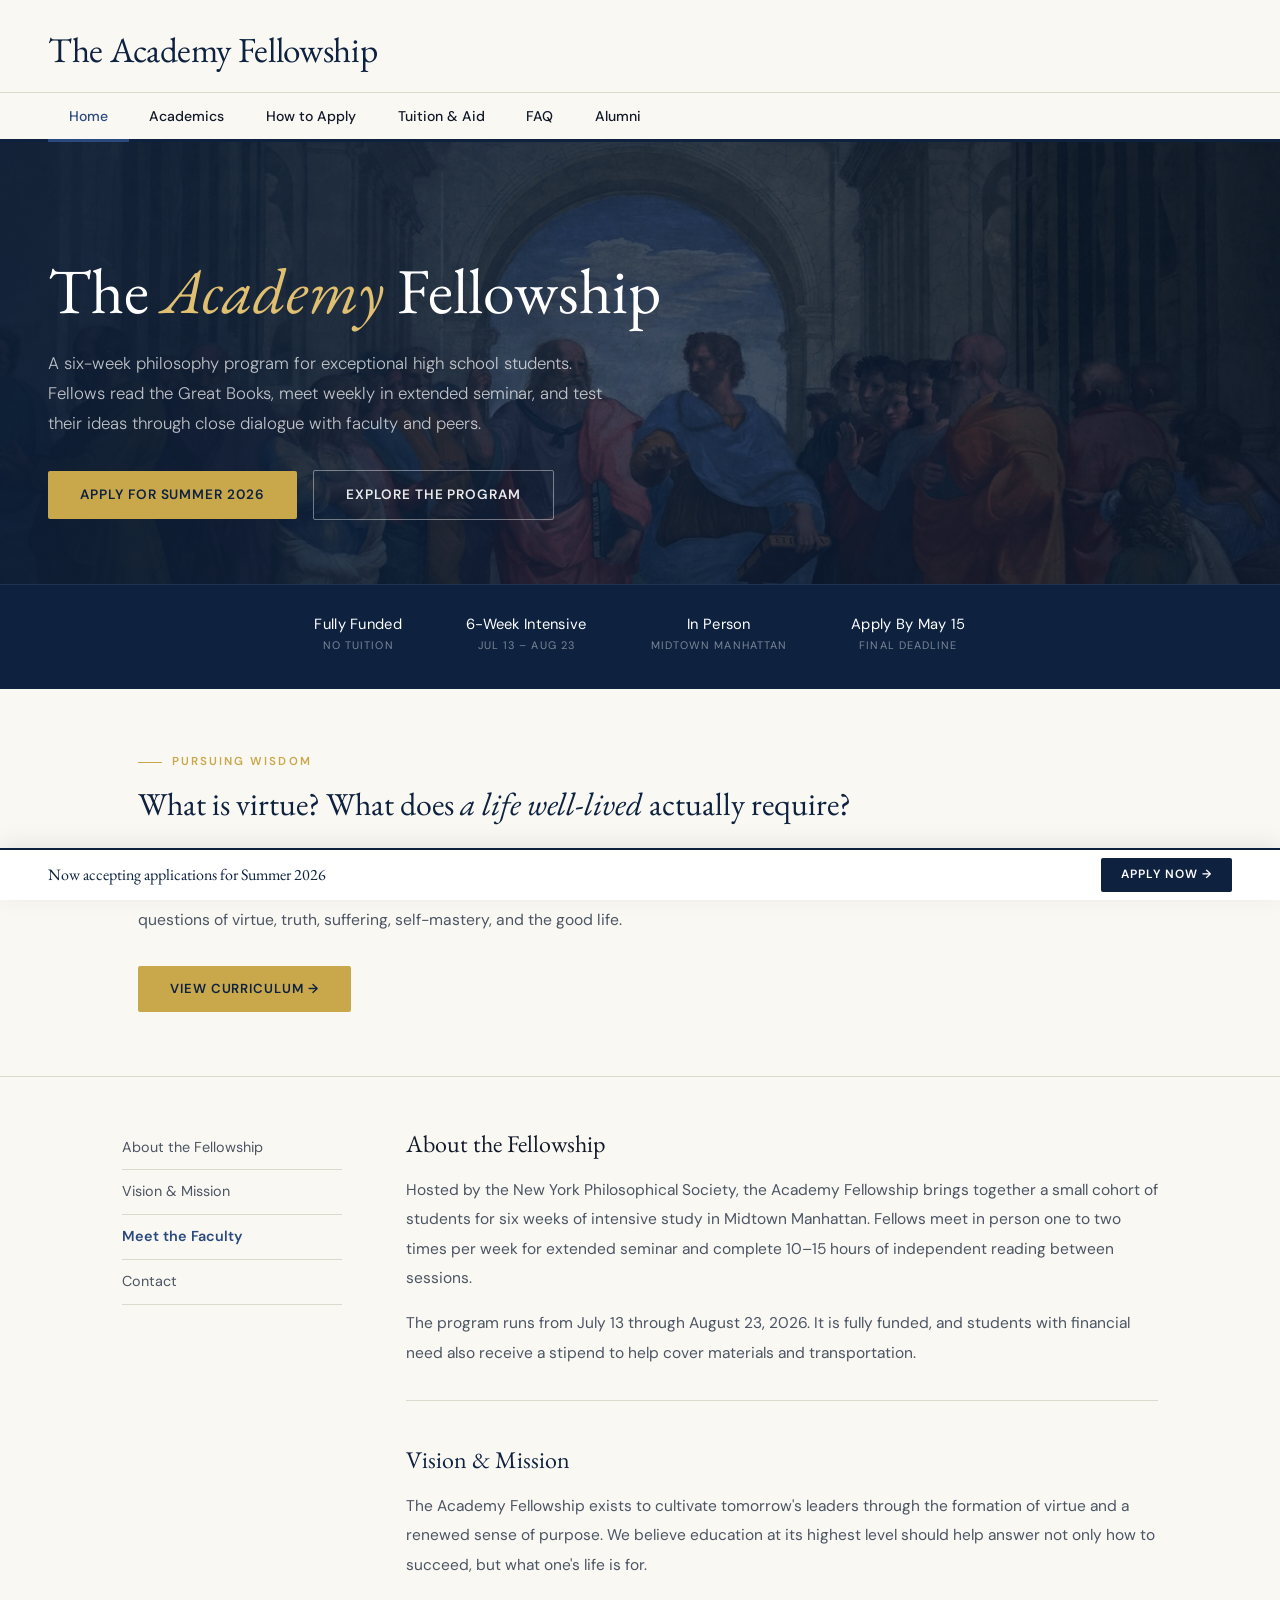
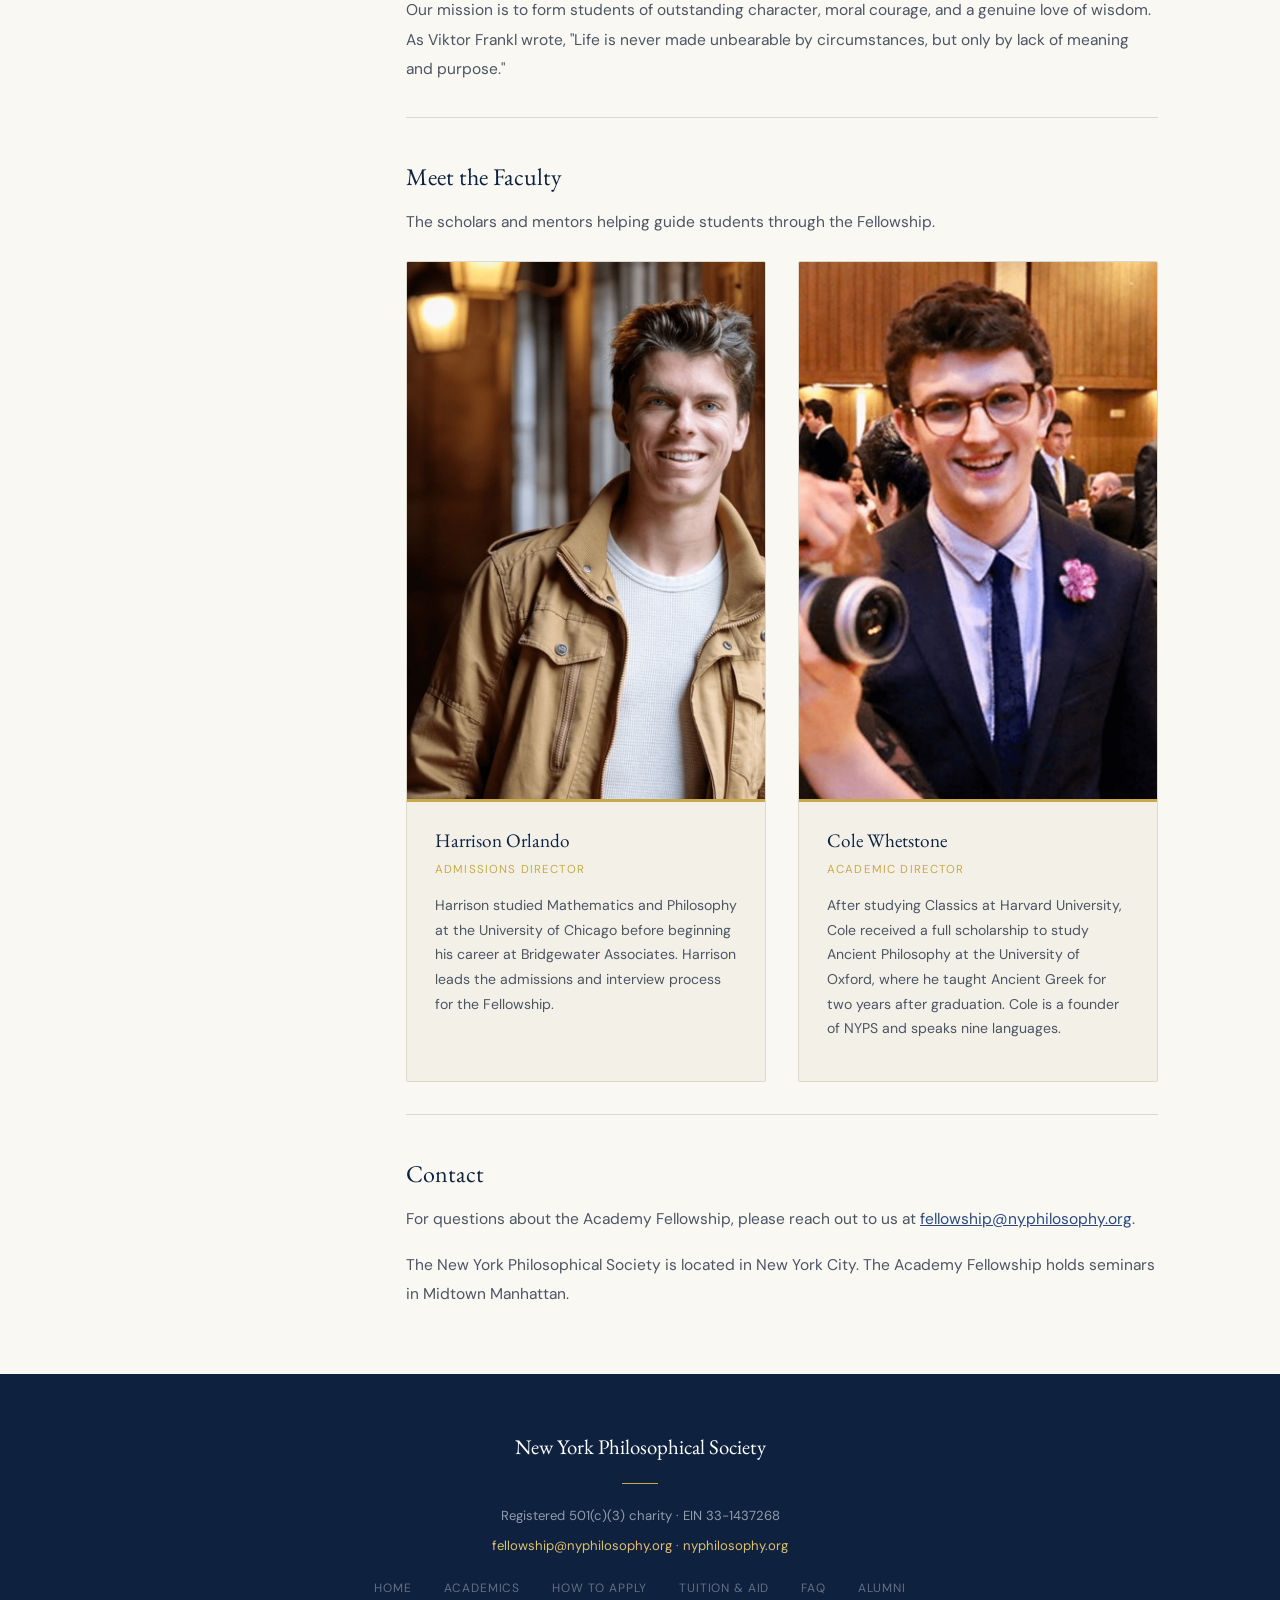
==== commit 9a86109a: "SEO overhaul: sitemap, robots.txt, structured data, Twitter cards - Add sitemap.xml and robots.txt -" ====
--- a/index.html
+++ b/index.html
@@ -18,38 +18,54 @@
   <meta name="twitter:title" content="The Academy Fellowship | New York Philosophical Society" />
   <meta name="twitter:description" content="A fully funded six-week philosophy program for exceptional high school students in Midtown Manhattan. Summer 2026." />
   <meta name="twitter:image" content="https://fellowship.nyphilosophy.org/schoolathens2.jpg" />
+  <meta property="og:locale" content="en_US" />
   <script type="application/ld+json">
-  {
-    "@context": "https://schema.org",
-    "@type": "EducationEvent",
-    "name": "The Academy Fellowship — Summer 2026",
-    "description": "A fully funded six-week philosophy program for exceptional high school students hosted by the New York Philosophical Society.",
-    "url": "https://fellowship.nyphilosophy.org",
-    "startDate": "2026-07-13",
-    "endDate": "2026-08-23",
-    "eventStatus": "https://schema.org/EventScheduled",
-    "eventAttendanceMode": "https://schema.org/OfflineEventAttendanceMode",
-    "location": {
-      "@type": "Place",
-      "name": "Midtown Manhattan",
-      "address": {
-        "@type": "PostalAddress",
-        "addressLocality": "New York",
-        "addressRegion": "NY",
-        "addressCountry": "US"
-      }
-    },
-    "organizer": {
+  [
+    {
+      "@context": "https://schema.org",
       "@type": "Organization",
       "name": "New York Philosophical Society",
-      "url": "https://www.nyphilosophy.org"
+      "url": "https://www.nyphilosophy.org",
+      "logo": "https://fellowship.nyphilosophy.org/schoolathens2.jpg",
+      "contactPoint": {
+        "@type": "ContactPoint",
+        "email": "fellowship@nyphilosophy.org",
+        "contactType": "admissions"
+      },
+      "sameAs": ["https://www.nyphilosophy.org"]
     },
-    "isAccessibleForFree": true,
-    "audience": {
-      "@type": "Audience",
-      "audienceType": "High school students"
+    {
+      "@context": "https://schema.org",
+      "@type": "EducationEvent",
+      "name": "The Academy Fellowship — Summer 2026",
+      "description": "A fully funded six-week philosophy program for exceptional high school students hosted by the New York Philosophical Society.",
+      "url": "https://fellowship.nyphilosophy.org",
+      "startDate": "2026-07-13",
+      "endDate": "2026-08-23",
+      "eventStatus": "https://schema.org/EventScheduled",
+      "eventAttendanceMode": "https://schema.org/OfflineEventAttendanceMode",
+      "location": {
+        "@type": "Place",
+        "name": "Midtown Manhattan",
+        "address": {
+          "@type": "PostalAddress",
+          "addressLocality": "New York",
+          "addressRegion": "NY",
+          "addressCountry": "US"
+        }
+      },
+      "organizer": {
+        "@type": "Organization",
+        "name": "New York Philosophical Society",
+        "url": "https://www.nyphilosophy.org"
+      },
+      "isAccessibleForFree": true,
+      "audience": {
+        "@type": "Audience",
+        "audienceType": "High school students"
+      }
     }
-  }
+  ]
   </script>
   <link rel="preconnect" href="https://fonts.googleapis.com" />
   <link rel="preconnect" href="https://fonts.gstatic.com" crossorigin />
@@ -66,38 +82,15 @@
     <ul>
       <li id="nav-home" class="active">
         <a href="/">Home</a>
-        <div class="dropdown">
-          <a href="/#sec-about">About the Fellowship</a>
-          <a href="/#sec-mission">Vision &amp; Mission</a>
-          <a href="/#sec-team">Meet the Faculty</a>
-          <a href="/#sec-contact">Contact</a>
-        </div>
       </li>
       <li id="nav-academics">
         <a href="/academics/">Academics</a>
-        <div class="dropdown">
-          <a href="/academics/#sec-program">Our Program</a>
-          <a href="/academics/#sec-curriculum">Core Reading</a>
-          <a href="/academics/#sec-seminar">Seminar Structure</a>
-        </div>
       </li>
       <li id="nav-apply">
         <a href="/how-to-apply/">How to Apply</a>
-        <div class="dropdown">
-          <a href="/how-to-apply/#sec-how">How to Apply</a>
-          <a href="/how-to-apply/#sec-deadlines">Deadlines</a>
-          <a href="/how-to-apply/#sec-eligibility">Eligibility</a>
-          <a href="/how-to-apply/#sec-components">Required Components</a>
-          <a href="/how-to-apply/#sec-admissions-q">Admissions Questions</a>
-        </div>
       </li>
       <li id="nav-tuition">
         <a href="/tuition/">Tuition &amp; Aid</a>
-        <div class="dropdown">
-          <a href="/tuition/#sec-tuition">Tuition</a>
-          <a href="/tuition/#sec-aid">Need-Based Financial Aid</a>
-          <a href="/tuition/#sec-stipend">Transportation Stipend</a>
-        </div>
       </li>
       <li id="nav-faq"><a href="/faq/">FAQ</a></li>
       <li id="nav-alumni"><a href="/alumni/">Alumni</a></li>
@@ -146,7 +139,7 @@
   <div class="content-body">
     <div id="sec-about">
       <h2 style="color: var(--ink); margin-top: 0;">About the Fellowship</h2>
-      <p>Hosted by the New York Philosophical Society, the Academy Fellowship brings together a small cohort of serious students for six weeks of intensive study in Midtown Manhattan. Fellows meet in person one to two times per week for extended seminar and complete 10–15 hours of independent reading between sessions.</p>
+      <p>Hosted by the New York Philosophical Society, the Academy Fellowship brings together a small cohort of students for six weeks of intensive study in Midtown Manhattan. Fellows meet in person one to two times per week for extended seminar and complete 10–15 hours of independent reading between sessions.</p>
       <p>The program runs from July 13 through August 23, 2026. It is fully funded, and students with financial need also receive a stipend to help cover materials and transportation.</p>
       <hr />
     </div>
@@ -216,6 +209,13 @@
   const links = document.querySelectorAll('.sidebar-nav a');
   const sections = document.querySelectorAll('.content-body > div[id]');
   if (!links.length || !sections.length) return;
+  links.forEach(a => {
+    a.addEventListener('click', function(e) {
+      e.preventDefault();
+      const target = document.getElementById(this.getAttribute('href').slice(1));
+      if (target) target.scrollIntoView({ behavior: 'smooth' });
+    });
+  });
   const obs = new IntersectionObserver(entries => {
     entries.forEach(e => {
       if (e.isIntersecting) links.forEach(a => a.classList.toggle('active', a.getAttribute('href') === '#' + e.target.id));
--- a/styles.css
+++ b/styles.css
@@ -101,7 +101,7 @@
 .faculty-card-photo img { width: 100%; height: 100%; object-fit: cover; object-position: center top; display: block; }
 .faculty-card-photo img.harrison-photo { object-position: center 34%; transform: scale(1.6); transform-origin: center 70%; }
 .faculty-card-body { padding: 1.5rem 1.75rem; border-top: 3px solid var(--gold); }
-.faculty-card .fc-name { font-family: var(--serif); font-size: 1.2rem; font-weight: 600; color: var(--navy); }
+.faculty-card .fc-name { font-family: var(--serif); font-size: 1.2rem; font-weight: 400; color: var(--navy); }
 .faculty-card .fc-role { font-size: 0.72rem; letter-spacing: 0.1em; text-transform: uppercase; color: var(--gold); margin: 0.25rem 0 0.85rem; }
 .faculty-card p { font-size: 0.88rem; color: var(--slate); line-height: 1.75; }
 
@@ -122,8 +122,9 @@
 .req-table td:last-child { color: var(--slate); line-height: 1.75; }
 
 .apply-form-wrapper { padding: 3rem 2rem; }
+.airtable-embed { height: 1500px; }
 .apply-cta-box { background: var(--navy); color: #fff; padding: 2.5rem 2rem; border-radius: 2px; margin-top: 2.5rem; }
-.apply-cta-box h3 { font-family: var(--serif); font-size: 1.5rem; color: var(--gold-lt); margin-bottom: 0.5rem; }
+.apply-cta-box h3 { font-family: var(--serif); font-size: 1.5rem; font-weight: 400; color: var(--gold-lt); margin-bottom: 0.5rem; }
 .apply-cta-box p { font-size: 0.9rem; color: rgba(255,255,255,0.7); line-height: 1.8; margin-bottom: 1.5rem; }
 
 .aid-highlight { background: linear-gradient(135deg, var(--navy), var(--navy-mid)); color: #fff; padding: 2.5rem; border-radius: 2px; margin-bottom: 2rem; display: flex; align-items: center; gap: 2rem; }
@@ -175,4 +176,5 @@
   .aid-highlight { flex-direction: column; gap: 1rem; padding: 1.75rem; }
   .content-body { max-width: 100%; }
   .apply-form-wrapper { padding: 1.5rem 0 !important; overflow: hidden; }
+  .airtable-embed { height: 1800px; }
 }
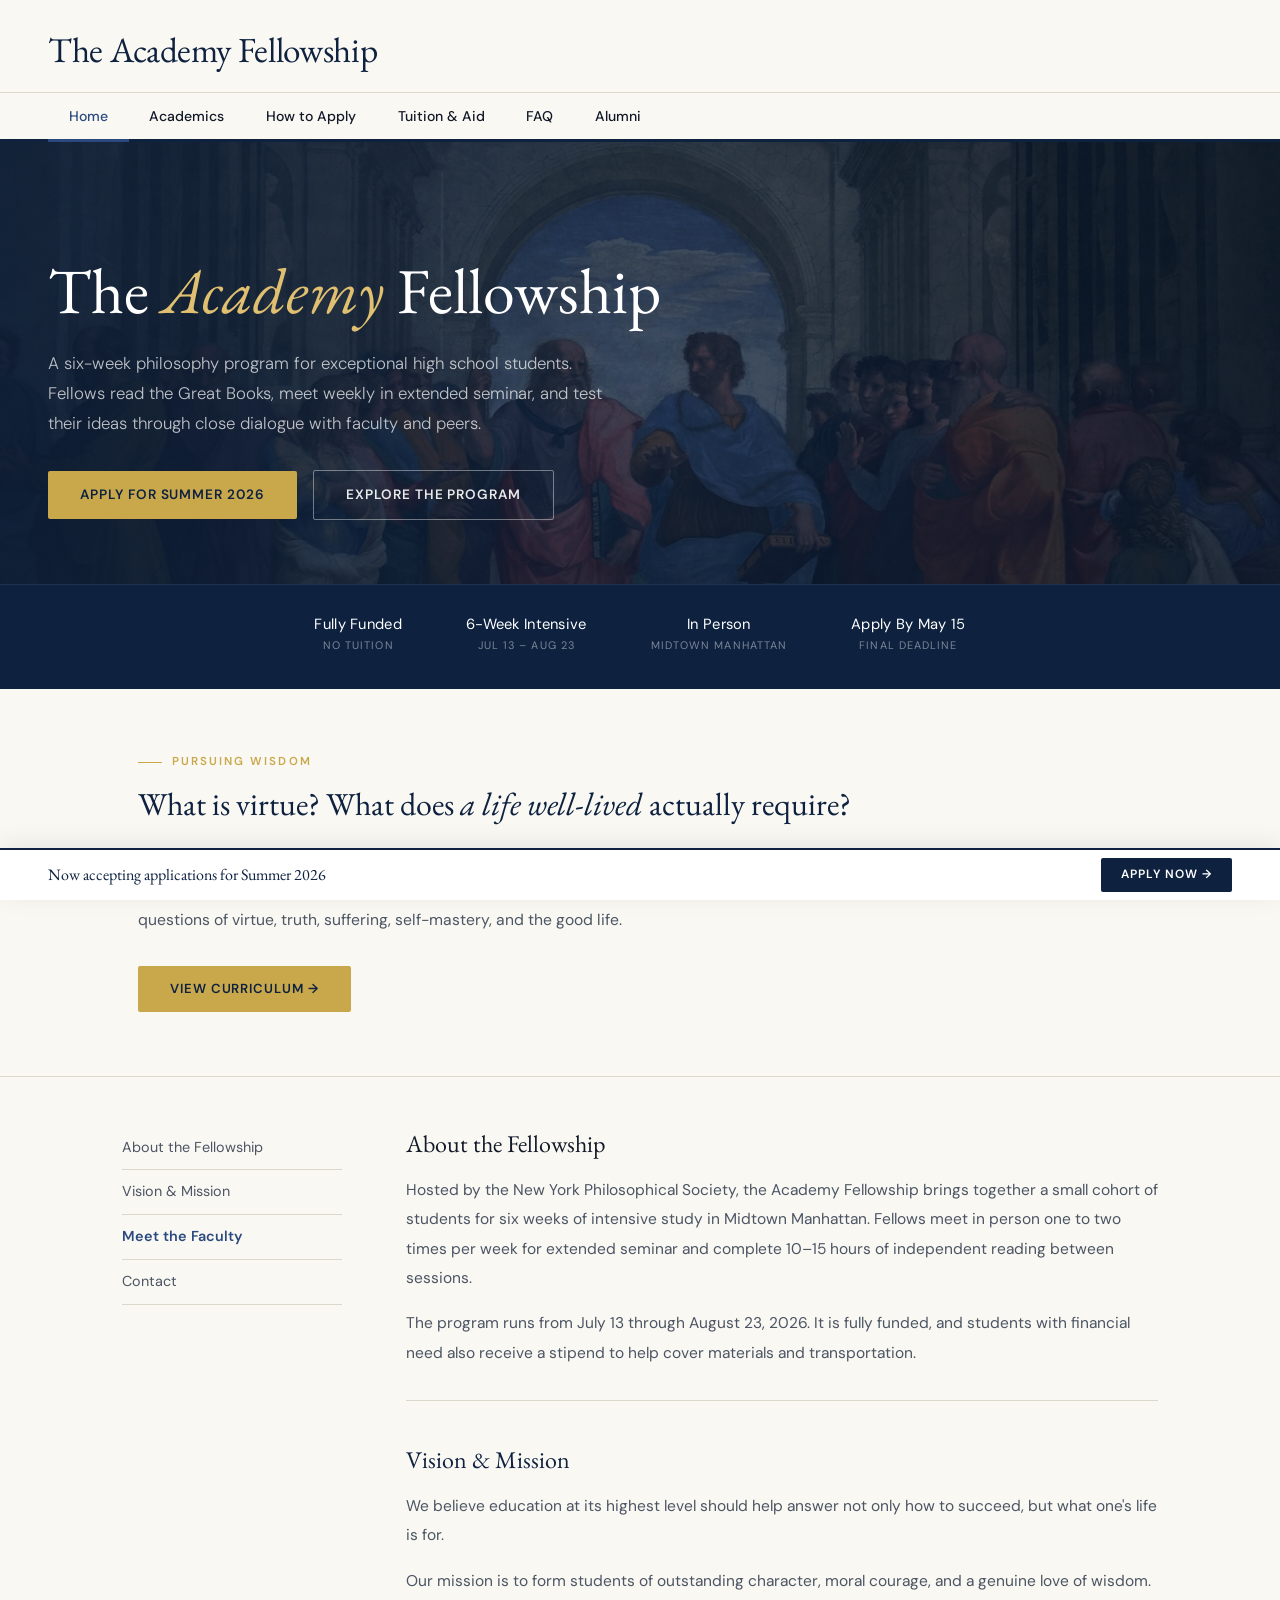
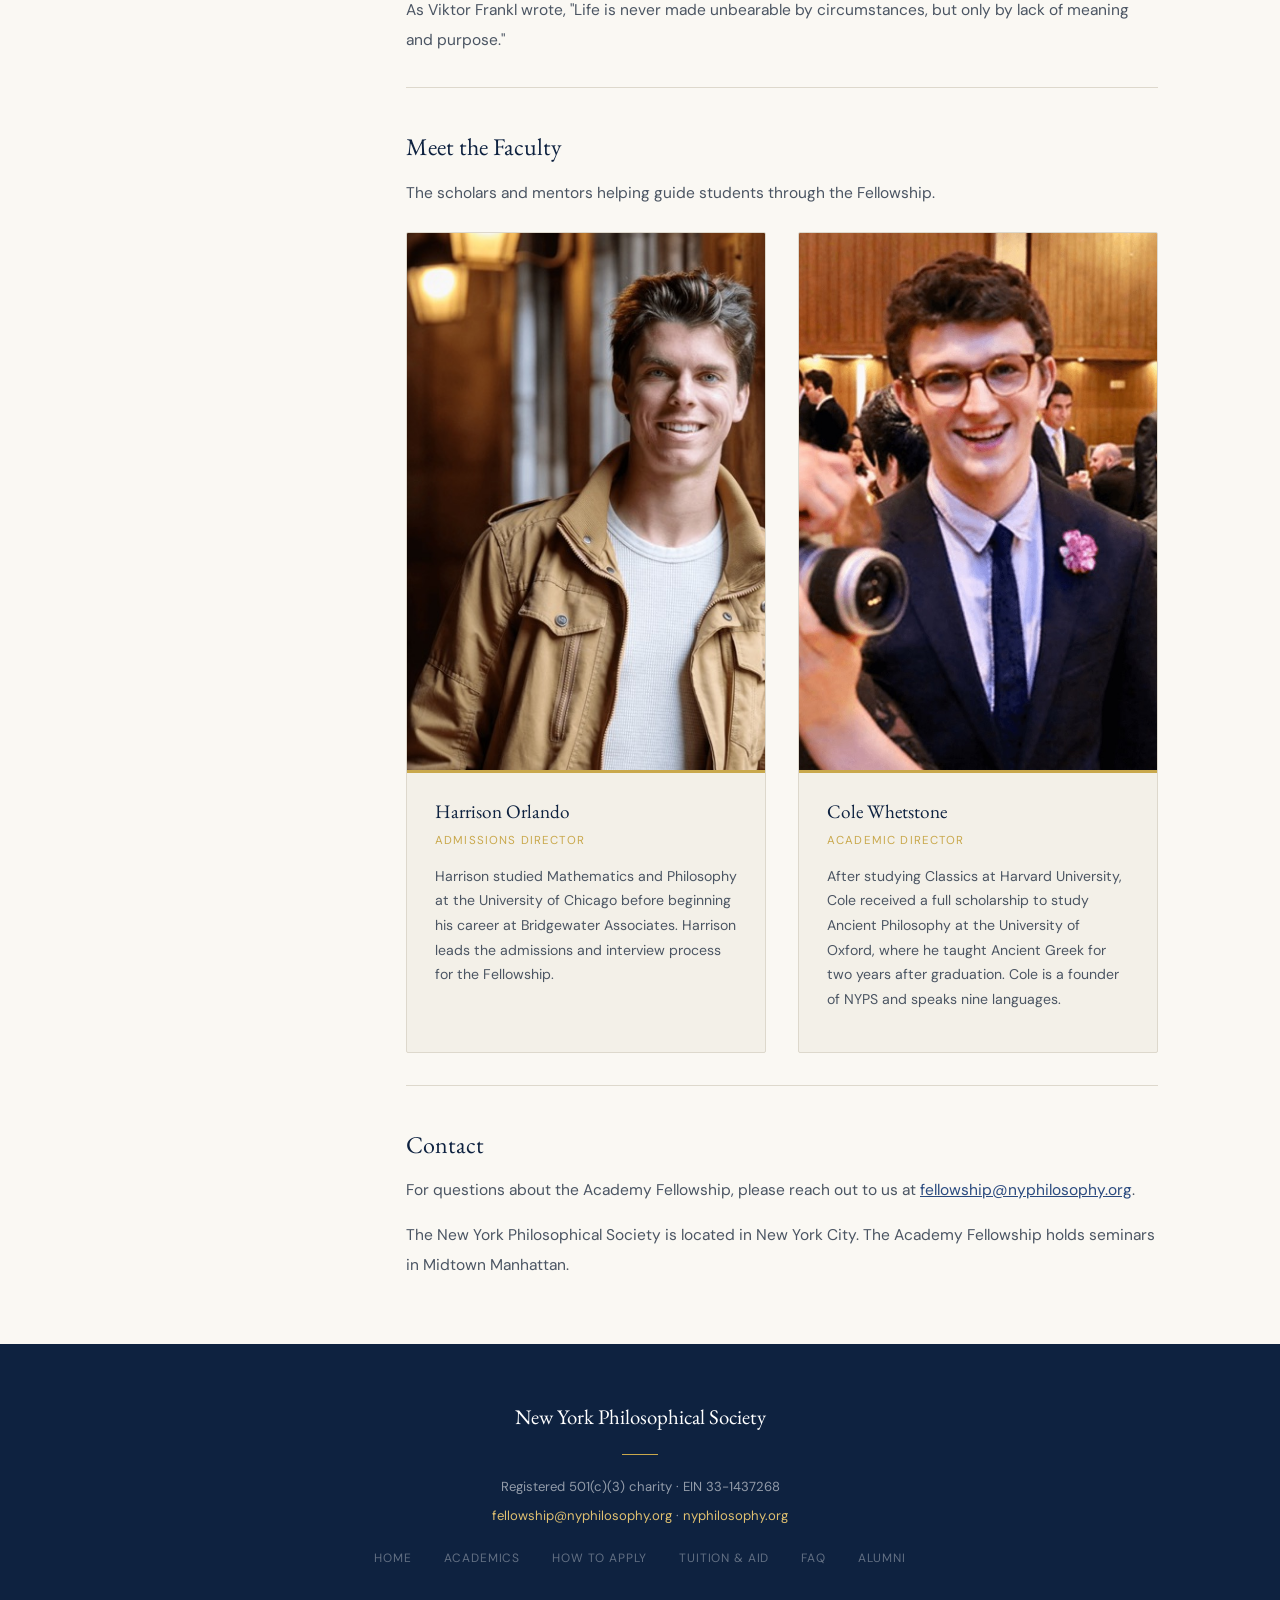
==== commit b4d27e9b: "Trim opening sentence from Vision & Mission section Co-Authored-By: Claude Sonnet 4.6 <noreply@anthr" ====
--- a/index.html
+++ b/index.html
@@ -3,6 +3,7 @@
 <head>
   <meta charset="UTF-8" />
   <meta name="viewport" content="width=device-width, initial-scale=1.0" />
+  <link rel="icon" type="image/png" href="/favicon.png" />
   <title>The Academy Fellowship | New York Philosophical Society</title>
   <meta name="description" content="A fully funded six-week philosophy program for exceptional high school students in Midtown Manhattan. Fellows read the Great Books and meet weekly in extended seminar. Summer 2026." />
   <meta name="keywords" content="philosophy program high school, summer philosophy fellowship, New York Philosophical Society, great books program, humanities summer program NYC" />
@@ -20,52 +21,19 @@
   <meta name="twitter:image" content="https://fellowship.nyphilosophy.org/schoolathens2.jpg" />
   <meta property="og:locale" content="en_US" />
   <script type="application/ld+json">
-  [
-    {
-      "@context": "https://schema.org",
-      "@type": "Organization",
-      "name": "New York Philosophical Society",
-      "url": "https://www.nyphilosophy.org",
-      "logo": "https://fellowship.nyphilosophy.org/schoolathens2.jpg",
-      "contactPoint": {
-        "@type": "ContactPoint",
-        "email": "fellowship@nyphilosophy.org",
-        "contactType": "admissions"
-      },
-      "sameAs": ["https://www.nyphilosophy.org"]
+  {
+    "@context": "https://schema.org",
+    "@type": "Organization",
+    "name": "New York Philosophical Society",
+    "url": "https://www.nyphilosophy.org",
+    "logo": "https://fellowship.nyphilosophy.org/schoolathens2.jpg",
+    "contactPoint": {
+      "@type": "ContactPoint",
+      "email": "fellowship@nyphilosophy.org",
+      "contactType": "admissions"
     },
-    {
-      "@context": "https://schema.org",
-      "@type": "EducationEvent",
-      "name": "The Academy Fellowship — Summer 2026",
-      "description": "A fully funded six-week philosophy program for exceptional high school students hosted by the New York Philosophical Society.",
-      "url": "https://fellowship.nyphilosophy.org",
-      "startDate": "2026-07-13",
-      "endDate": "2026-08-23",
-      "eventStatus": "https://schema.org/EventScheduled",
-      "eventAttendanceMode": "https://schema.org/OfflineEventAttendanceMode",
-      "location": {
-        "@type": "Place",
-        "name": "Midtown Manhattan",
-        "address": {
-          "@type": "PostalAddress",
-          "addressLocality": "New York",
-          "addressRegion": "NY",
-          "addressCountry": "US"
-        }
-      },
-      "organizer": {
-        "@type": "Organization",
-        "name": "New York Philosophical Society",
-        "url": "https://www.nyphilosophy.org"
-      },
-      "isAccessibleForFree": true,
-      "audience": {
-        "@type": "Audience",
-        "audienceType": "High school students"
-      }
-    }
-  ]
+    "sameAs": ["https://www.nyphilosophy.org"]
+  }
   </script>
   <link rel="preconnect" href="https://fonts.googleapis.com" />
   <link rel="preconnect" href="https://fonts.gstatic.com" crossorigin />
@@ -102,7 +70,7 @@
   <div class="home-hero-inner">
     <h1>The <em>Academy</em> Fellowship</h1>
     <p>A six-week philosophy program for exceptional high school students. Fellows read the Great Books, meet weekly in extended seminar, and test their ideas through close dialogue with faculty and peers.</p>
-    <a href="/how-to-apply/" class="btn btn-gold">Apply for Summer 2026</a>
+    <a href="/summer-2026/" class="btn btn-gold">Apply for Summer 2026</a>
     <a href="/academics/" class="btn btn-outline-white">Explore the Program</a>
   </div>
 </div>
@@ -145,7 +113,7 @@
     </div>
     <div id="sec-mission">
       <h2>Vision &amp; Mission</h2>
-      <p>The Academy Fellowship exists to cultivate tomorrow's leaders through the formation of virtue and a renewed sense of purpose. We believe education at its highest level should help answer not only how to succeed, but what one's life is for.</p>
+      <p>We believe education at its highest level should help answer not only how to succeed, but what one's life is for.</p>
       <p>Our mission is to form students of outstanding character, moral courage, and a genuine love of wisdom. As Viktor Frankl wrote, "Life is never made unbearable by circumstances, but only by lack of meaning and purpose."</p>
       <hr />
     </div>
@@ -186,7 +154,7 @@
 
 <div class="sticky-apply-bar">
   <div class="bar-label">Now accepting applications for Summer 2026</div>
-  <a href="/apply-form/" class="bar-cta">Apply Now →</a>
+  <a href="/summer-2026/" class="bar-cta">Apply Now →</a>
 </div>
 
 <footer>
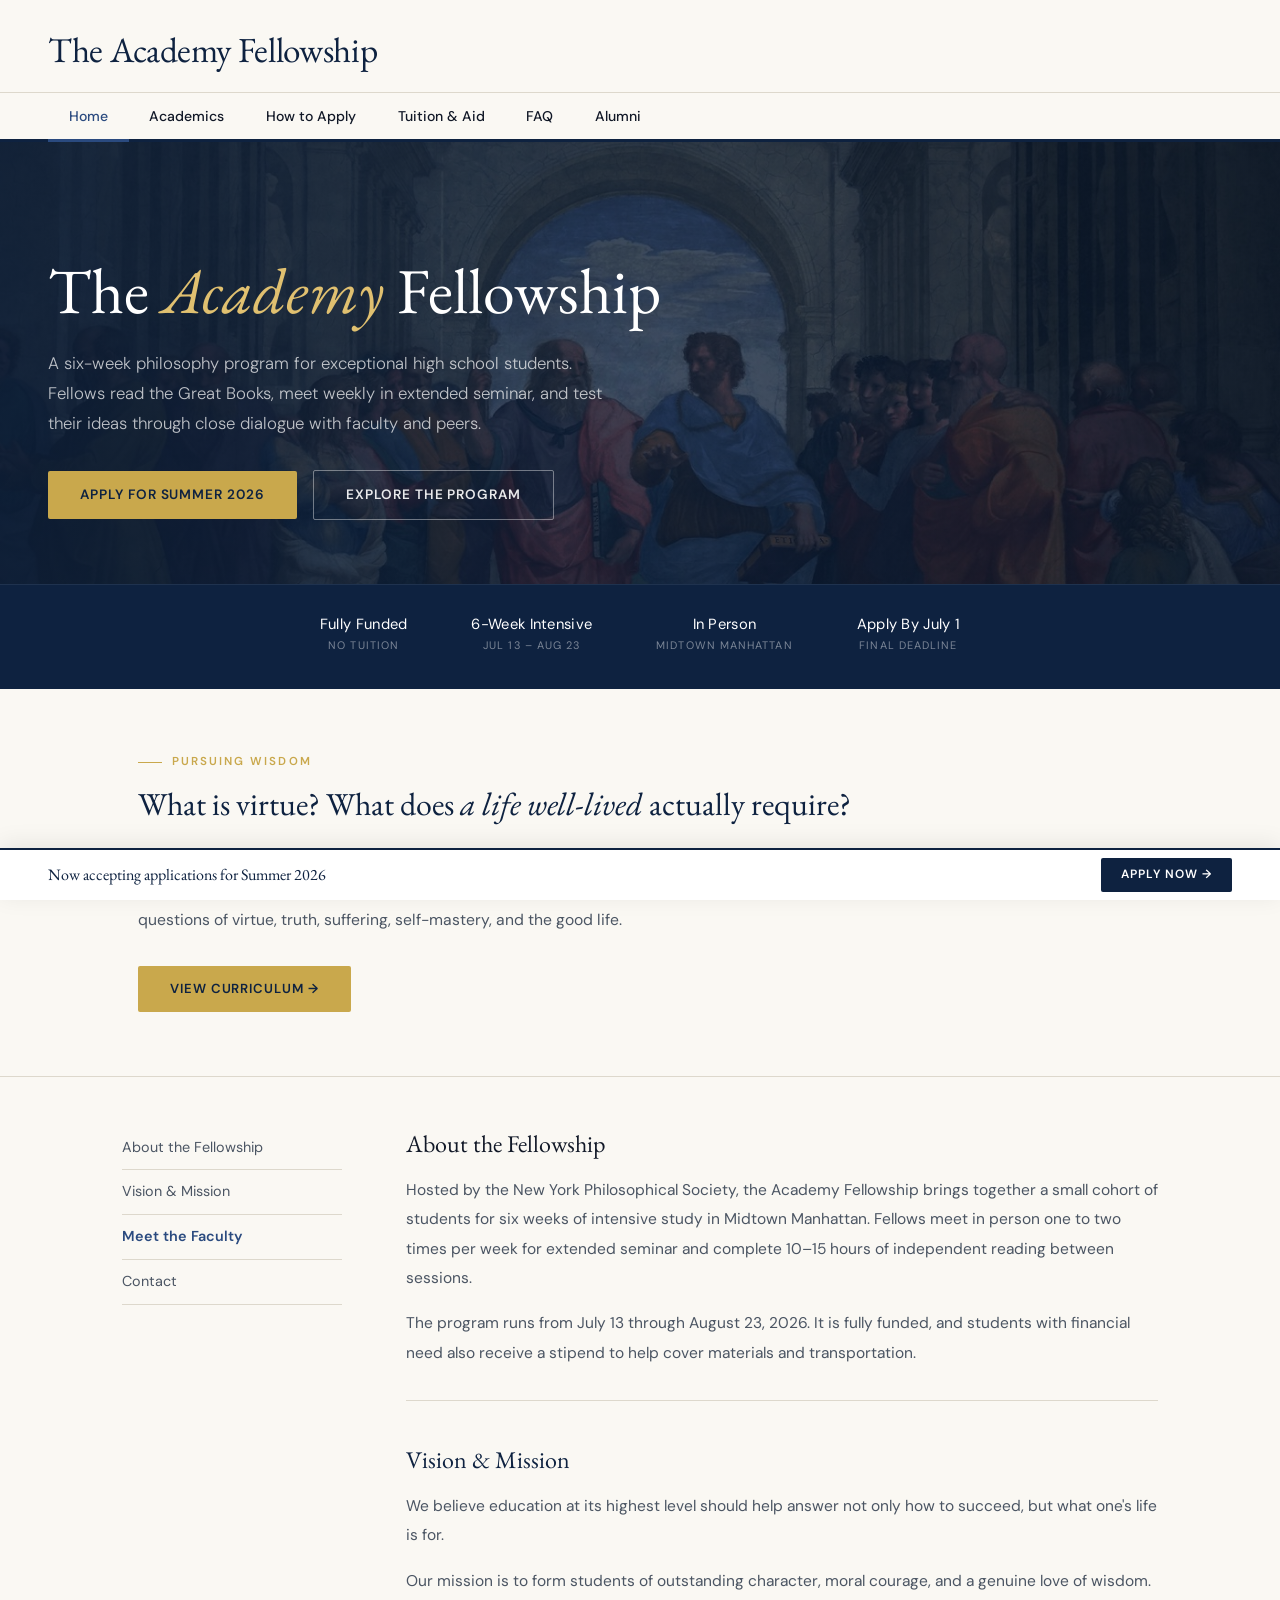
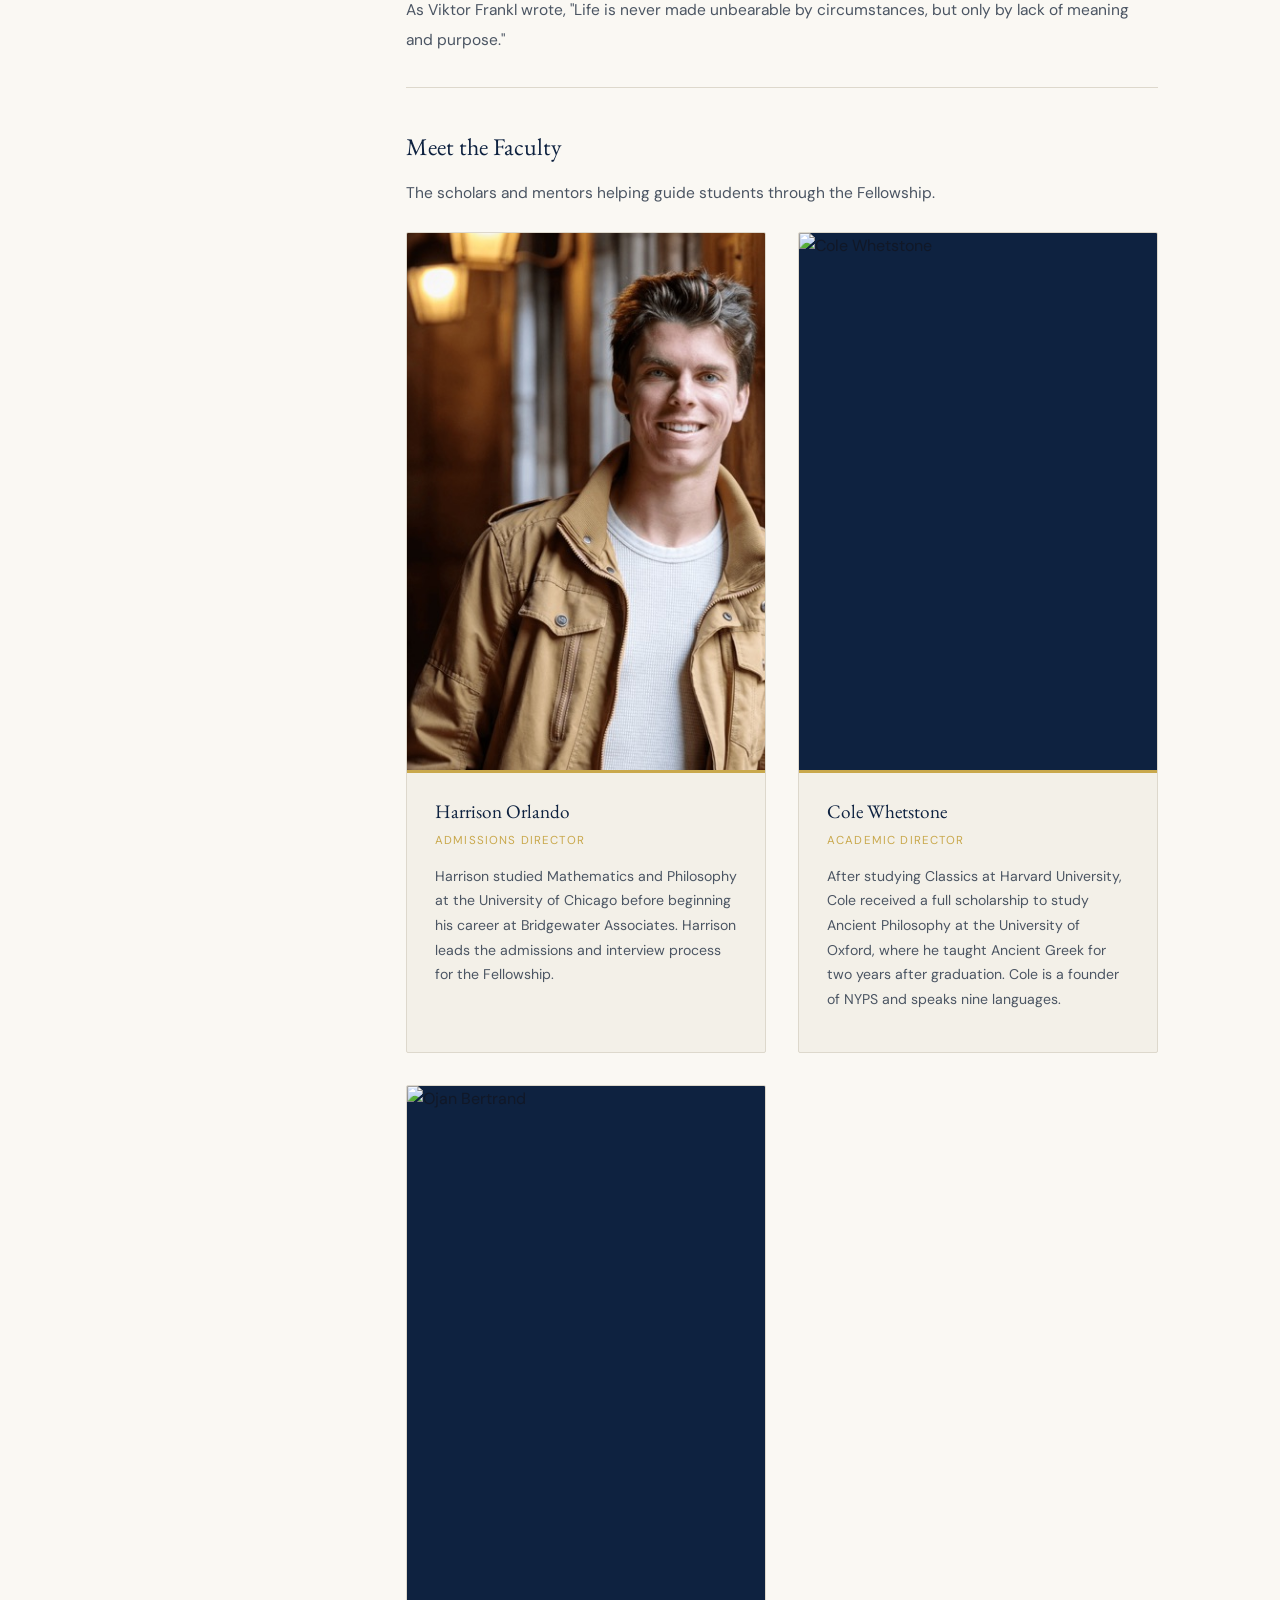
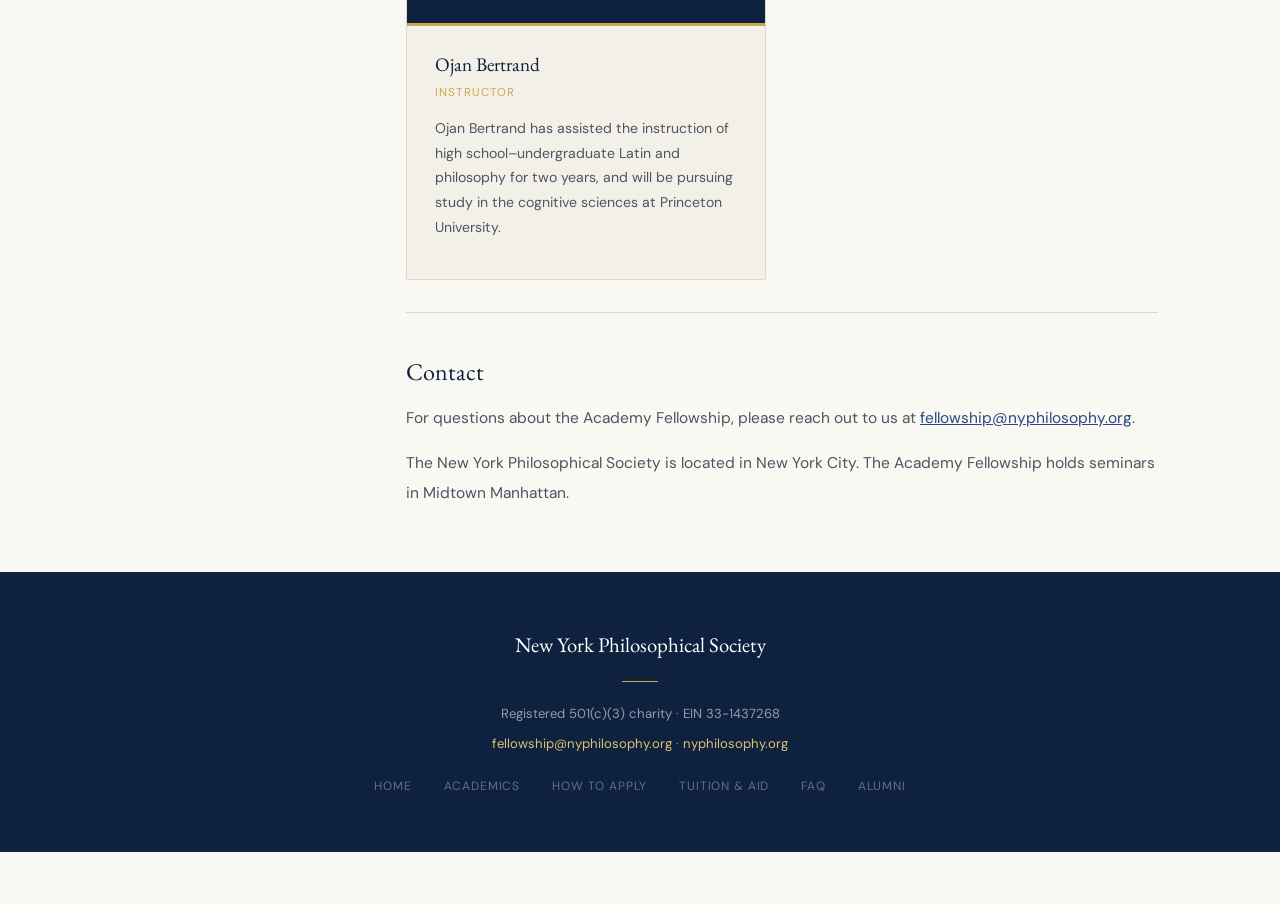
==== commit 4149a062: "Update application deadline to July 1 across all pages Co-Authored-By: Claude Sonnet 4.6 <noreply@an" ====
--- a/index.html
+++ b/index.html
@@ -79,7 +79,7 @@
   <div class="info-pill"><span class="val">Fully Funded</span><span class="key">No Tuition</span></div>
   <div class="info-pill"><span class="val">6-Week Intensive</span><span class="key">Jul 13 – Aug 23</span></div>
   <div class="info-pill"><span class="val">In Person</span><span class="key">Midtown Manhattan</span></div>
-  <div class="info-pill"><span class="val">Apply By May 15</span><span class="key">Final Deadline</span></div>
+  <div class="info-pill"><span class="val">Apply By July 1</span><span class="key">Final Deadline</span></div>
 </div>
 
 <div class="home-body">
@@ -133,12 +133,22 @@
         </div>
         <div class="faculty-card">
           <div class="faculty-card-photo">
-            <img src="cole.jpg" alt="Cole Whetstone" />
+            <img src="cole2.jpg" alt="Cole Whetstone" class="cole-photo" />
           </div>
           <div class="faculty-card-body">
             <div class="fc-name">Cole Whetstone</div>
             <div class="fc-role">Academic Director</div>
             <p>After studying Classics at Harvard University, Cole received a full scholarship to study Ancient Philosophy at the University of Oxford, where he taught Ancient Greek for two years after graduation. Cole is a founder of NYPS and speaks nine languages.</p>
+          </div>
+        </div>
+        <div class="faculty-card">
+          <div class="faculty-card-photo">
+            <img src="ojan.jpg" alt="Ojan Bertrand" class="ojan-photo" />
+          </div>
+          <div class="faculty-card-body">
+            <div class="fc-name">Ojan Bertrand</div>
+            <div class="fc-role">Instructor</div>
+            <p>Ojan Bertrand has assisted the instruction of high school–undergraduate Latin and philosophy for two years, and will be pursuing study in the cognitive sciences at Princeton University.</p>
           </div>
         </div>
       </div>
